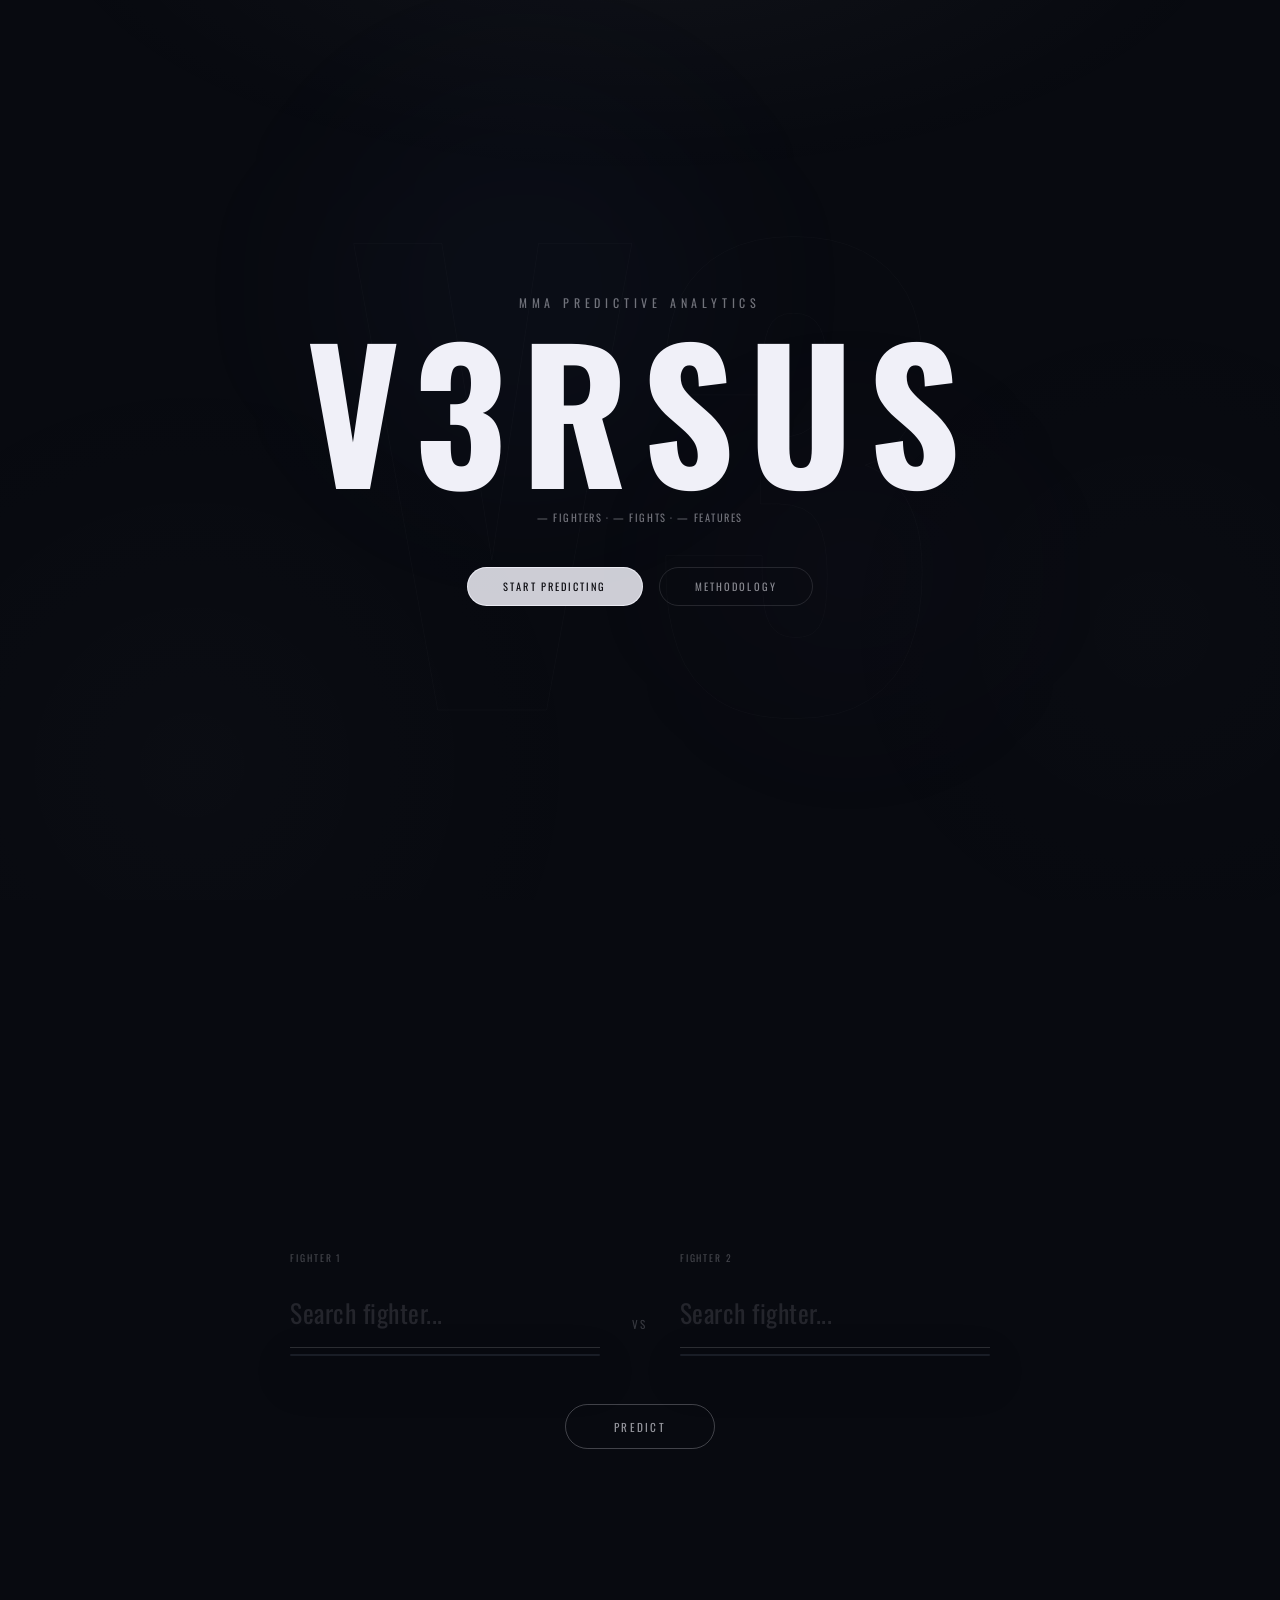
==== public/index.html @ 722e9b6e "readme" ====
<!DOCTYPE html>
<html lang="en">
<head>
    <meta charset="UTF-8">
    <meta name="viewport" content="width=device-width, initial-scale=1.0">
    <title>V3RSUS | MMA Analytics</title>
    <meta name="description" content="AI-powered MMA fight prediction engine using ensemble machine learning on 6,500+ UFC fights.">
    <meta property="og:title" content="V3RSUS | MMA Analytics">
    <meta property="og:description" content="AI-powered MMA fight prediction engine using ensemble machine learning on 6,500+ UFC fights.">
    <meta property="og:type" content="website">
    <meta name="twitter:card" content="summary">
    <meta name="twitter:title" content="V3RSUS | MMA Analytics">
    <meta name="twitter:description" content="AI-powered MMA fight prediction engine using ensemble machine learning on 6,500+ UFC fights.">
    <link rel="preconnect" href="https://fonts.googleapis.com">
    <link rel="preconnect" href="https://fonts.gstatic.com" crossorigin>
    <link rel="preload" href="https://fonts.googleapis.com/css2?family=Oswald:wght@400;700;900&family=Barlow:wght@400;500;600&display=swap" as="style" onload="this.onload=null;this.rel='stylesheet'">
    <noscript><link rel="stylesheet" href="https://fonts.googleapis.com/css2?family=Oswald:wght@400;700;900&family=Barlow:wght@400;500;600&display=swap"></noscript>
    <link rel="icon" type="image/svg+xml" href="icon.svg">
    <link rel="apple-touch-icon" href="icon.svg">
    <link rel="stylesheet" href="style.css">
    <script src="script.js" defer></script>
</head>
<body>

    <main class="page">

        <nav class="top-bar" id="top-bar">
            <a href="#hero" class="top-bar-left">
                <span class="top-bar-logo" aria-hidden="true">V3</span>
                <div class="top-bar-identity">
                    <span class="top-bar-brand">V3RSUS</span>
                    <span class="top-bar-byline">by Thomas Ou</span>
                </div>
            </a>
            <div class="top-bar-links">
                <a href="#hero">Home</a>
                <a href="methodology.html">Methodology</a>
                <a href="about.html">About</a>
            </div>
        </nav>

        <section class="hero" id="hero">
            <div class="ambient-orb" style="width:400px;height:400px;top:10%;left:15%;background:rgba(100,120,200,0.03)" aria-hidden="true"></div>
            <div class="ambient-orb" style="width:300px;height:300px;bottom:20%;right:10%;background:rgba(140,100,180,0.025);animation-delay:-4s" aria-hidden="true"></div>

            <div class="monogram-bg" aria-hidden="true">
                <span class="monogram">V3</span>
            </div>

            <div class="hero-content">
                <p class="hero-label stagger-1">MMA Predictive Analytics</p>
                <h1 class="hero-title stagger-2">V3RSUS</h1>
                <p class="hero-sub stagger-3">
                    <span id="fighter-count">&mdash;</span> fighters &middot;
                    <span id="fight-count">&mdash;</span> fights &middot;
                    <span id="feature-count">&mdash;</span> features
                </p>
                <div class="hero-ctas stagger-4">
                    <a href="#predict" class="pill-btn-filled">Start Predicting</a>
                    <a href="methodology.html" class="pill-btn">Methodology</a>
                </div>
            </div>
        </section>

        <section class="predict-page" id="predict">
            <div class="predict-inner">
                <div class="matchup-container reveal">
                    <div class="fighter-panel">
                        <label for="fighter1">Fighter 1</label>
                        <div class="input-wrapper">
                            <input type="text" id="fighter1" placeholder="Search fighter..." autocomplete="off" role="combobox" aria-expanded="false" aria-autocomplete="list" aria-controls="autocomplete1">
                            <ul class="autocomplete-list" id="autocomplete1" role="listbox" aria-label="Fighter 1 suggestions"></ul>
                        </div>
                    </div>

                    <div class="vs-badge"><span>VS</span></div>

                    <div class="fighter-panel">
                        <label for="fighter2">Fighter 2</label>
                        <div class="input-wrapper">
                            <input type="text" id="fighter2" placeholder="Search fighter..." autocomplete="off" role="combobox" aria-expanded="false" aria-autocomplete="list" aria-controls="autocomplete2">
                            <ul class="autocomplete-list" id="autocomplete2" role="listbox" aria-label="Fighter 2 suggestions"></ul>
                        </div>
                    </div>
                </div>

                <div class="action-bar reveal reveal-delay-1">
                    <button id="predict-btn" class="primary-btn">
                        <span class="btn-text">Predict</span>
                        <div class="loader hidden"></div>
                    </button>
                </div>
            </div>
        </section>

        <section id="result-section" class="result-section hidden" aria-live="polite" aria-label="Prediction results">

            <!-- 1. Win Probability -->
            <div class="card glass-panel prob-card" id="results">
                <div class="section-label">Win Probability</div>
                <div class="prob-header">
                    <span id="prob-f1-name" class="prob-name red-text">Fighter 1</span>
                    <span id="prob-f2-name" class="prob-name blue-text">Fighter 2</span>
                </div>
                <div class="prob-bar-container">
                    <div class="prob-bar">
                        <div id="prob-f1-fill" class="prob-fill red-fill"></div>
                        <div id="prob-f2-fill" class="prob-fill blue-fill"></div>
                    </div>
                </div>
                <div class="prob-header">
                    <span id="prob-f1-val" class="prob-pct red-text">50%</span>
                    <div class="winner-indicator">
                        <span class="winner-arrow" id="winner-arrow">&#9664;</span>
                        <span id="winner-name" class="winner-name-text">Winner</span>
                        <span class="winner-arrow" id="winner-arrow-r">&#9654;</span>
                    </div>
                    <span id="prob-f2-val" class="prob-pct blue-text">50%</span>
                </div>
            </div>

            <!-- 2. Key Factors -->
            <div class="card glass-panel factors-card">
                <div class="section-label">Prediction Analysis</div>
                <p class="section-desc">Top factors driving this prediction, ranked by model impact</p>
                <div id="key-factors" class="factors-list"></div>
            </div>

            <!-- 3. Edge Analysis -->
            <div class="card glass-panel edge-card">
                <div class="section-label">Edge Analysis</div>
                <div class="edge-header">
                    <span id="edge-f1-name" class="prob-name red-text">Fighter 1</span>
                    <span id="edge-f2-name" class="prob-name blue-text">Fighter 2</span>
                </div>
                <div id="category-edges" class="edge-list"></div>
            </div>

            <!-- 4. Fighter Profiles -->
            <div class="profiles-grid">
                <div class="card glass-panel profile-card red-tint">
                    <div class="profile-header">
                        <span id="profile-f1-name" class="profile-name">Fighter 1</span>
                        <span id="profile-f1-record" class="profile-record">0-0-0</span>
                    </div>
                    <div class="profile-meta">
                        <span id="profile-f1-stance" class="meta-tag"></span>
                        <span id="profile-f1-age" class="meta-tag"></span>
                    </div>
                    <div class="stat-grid" id="stats-f1"></div>
                </div>
                <div class="card glass-panel profile-card blue-tint">
                    <div class="profile-header">
                        <span id="profile-f2-name" class="profile-name">Fighter 2</span>
                        <span id="profile-f2-record" class="profile-record">0-0-0</span>
                    </div>
                    <div class="profile-meta">
                        <span id="profile-f2-stance" class="meta-tag"></span>
                        <span id="profile-f2-age" class="meta-tag"></span>
                    </div>
                    <div class="stat-grid" id="stats-f2"></div>
                </div>
            </div>

            <!-- 5. Head-to-Head -->
            <div class="card glass-panel comparison-card">
                <div class="section-label">Head-to-Head Comparison</div>
                <div id="comparison-rows" class="comparison-rows"></div>
            </div>

            <!-- 6. Win Methods -->
            <div class="card glass-panel method-card">
                <div class="section-label">Win Method Breakdown</div>
                <div class="method-grid">
                    <div class="method-col" id="method-f1"></div>
                    <div class="method-labels" id="method-labels"></div>
                    <div class="method-col" id="method-f2"></div>
                </div>
            </div>

            <!-- 7. Model Consensus -->
            <div class="card glass-panel models-card">
                <div class="section-label">Model Consensus</div>
                <div class="models-header">
                    <span id="models-f1-name" class="prob-name red-text">Fighter 1</span>
                    <span id="models-f2-name" class="prob-name blue-text">Fighter 2</span>
                </div>
                <div id="model-breakdown" class="models-list"></div>
            </div>

            <!-- 8. Historical Matchups (conditional) -->
            <div class="card glass-panel history-card hidden" id="history-card">
                <div class="section-label">Past Matchups</div>
                <div id="historical-matchups" class="history-list"></div>
            </div>
        </section>


    </main>


</body>
</html>
---- public/style.css ----
/* ============================================
   V3RSUS — MMA Predictive Analytics
   ============================================ */

:root {
    --bg-dark: #080a10;
    --bg-card: rgba(12, 16, 26, 0.65);
    --border-subtle: rgba(255, 255, 255, 0.06);
    --border-hover: rgba(255, 255, 255, 0.12);
    --glass-blur: blur(20px);

    --red-accent: #ef4444;
    --red-glow: rgba(239, 68, 68, 0.4);
    --red-bg: rgba(239, 68, 68, 0.08);
    --red-border: rgba(239, 68, 68, 0.18);

    --blue-accent: #3b82f6;
    --blue-glow: rgba(59, 130, 246, 0.4);
    --blue-bg: rgba(59, 130, 246, 0.08);
    --blue-border: rgba(59, 130, 246, 0.18);

    --text-primary: #f0f0f8;
    --text-muted: rgba(240, 240, 248, 0.45);
    --text-dim: rgba(240, 240, 248, 0.25);

    --shadow-card: 0 24px 80px rgba(0, 0, 0, 0.5), 0 0 60px rgba(59, 130, 246, 0.06);
    --radius: 16px;
    --radius-lg: 24px;
}

/* ---- Reset ---- */
*, *::before, *::after {
    box-sizing: border-box;
    margin: 0;
    padding: 0;
}

html {
    scroll-behavior: smooth;
}

/* ---- Body ---- */
body {
    background: var(--bg-dark);
    color: var(--text-primary);
    font-family: 'Barlow', sans-serif;
    min-height: 100vh;
    overflow-x: hidden;
    position: relative;
}

body::before {
    content: '';
    position: fixed;
    inset: 0;
    background:
        radial-gradient(ellipse 80% 50% at 50% -10%, rgba(240, 240, 248, 0.04) 0%, transparent 60%),
        radial-gradient(circle 600px at 15% 85%, rgba(240, 240, 248, 0.015) 0%, transparent 70%),
        radial-gradient(circle 500px at 90% 70%, rgba(240, 240, 248, 0.012) 0%, transparent 70%);
    z-index: 0;
    pointer-events: none;
}


/* ============================================
   BACK LINK
   ============================================ */
.back-link {
    position: fixed;
    top: 1.25rem;
    left: 1.5rem;
    z-index: 1000;
    font-family: 'Oswald', sans-serif;
    font-size: 0.7rem;
    font-weight: 600;
    letter-spacing: 0.08em;
    text-transform: uppercase;
    color: var(--text-muted);
    text-decoration: none;
    padding: 0.5rem 1rem;
    border-radius: 100px;
    background: rgba(8, 10, 16, 0.6);
    backdrop-filter: blur(20px);
    -webkit-backdrop-filter: blur(20px);
    border: 1px solid var(--border-subtle);
    transition: color 0.25s ease, border-color 0.25s ease;
}

.back-link:hover {
    color: var(--text-primary);
    border-color: var(--border-hover);
}

/* ============================================
   TOP BAR (scroll-reveal)
   ============================================ */
.top-bar {
    position: fixed;
    top: 0;
    left: 0;
    right: 0;
    z-index: 1000;
    display: flex;
    align-items: center;
    justify-content: space-between;
    padding: 0.75rem 1.5rem;
    background: rgba(8, 10, 16, 0.85);
    backdrop-filter: blur(20px);
    -webkit-backdrop-filter: blur(20px);
    border-bottom: 1px solid rgba(255, 255, 255, 0.06);
    opacity: 0;
    transform: translateY(-100%);
    transition: opacity 0.4s ease, transform 0.4s ease;
    pointer-events: none;
    will-change: transform, opacity;
}

.top-bar.visible {
    opacity: 1;
    transform: translateY(0);
    pointer-events: auto;
}

.top-bar-left {
    display: flex;
    align-items: center;
    gap: 0.6rem;
    text-decoration: none;
}

.top-bar-logo {
    display: flex;
    align-items: center;
    justify-content: center;
    width: 22px;
    height: 22px;
    border: 1px solid var(--text-primary);
    font-family: 'Oswald', sans-serif;
    font-weight: 700;
    font-size: 9px;
    letter-spacing: 0.08em;
    color: var(--text-primary);
    text-transform: uppercase;
    line-height: 1;
}

.top-bar-identity {
    display: flex;
    flex-direction: column;
    line-height: 1;
}

.top-bar-brand {
    font-family: 'Oswald', sans-serif;
    font-weight: 700;
    font-size: 0.85rem;
    letter-spacing: 0.25em;
    color: var(--text-primary);
    text-transform: uppercase;
}

.top-bar-byline {
    margin-top: 2px;
    font-family: 'Barlow', sans-serif;
    font-size: 0.5rem;
    font-weight: 500;
    letter-spacing: 0.05em;
    color: rgba(240, 240, 248, 0.25);
}

.top-bar-links {
    display: flex;
    gap: 1.5rem;
}

.top-bar-links a {
    font-family: 'Oswald', sans-serif;
    font-size: 0.65rem;
    font-weight: 400;
    letter-spacing: 0.15em;
    text-transform: uppercase;
    color: rgba(240, 240, 248, 0.4);
    text-decoration: none;
    transition: color 0.25s ease;
}

.top-bar-links a:hover {
    color: var(--text-primary);
}

/* ============================================
   HERO
   ============================================ */
.hero {
    display: flex;
    flex-direction: column;
    align-items: center;
    justify-content: center;
    text-align: center;
    min-height: 100svh;
    padding: 4rem 2rem;
    position: relative;
    z-index: 10;
    overflow: hidden;
}

/* ---- Entrance animations ---- */
@keyframes fadeUp {
    from { opacity: 0; transform: translateY(20px); }
    to   { opacity: 1; transform: translateY(0); }
}

@keyframes fadeIn {
    from { opacity: 0; }
    to   { opacity: 1; }
}

@keyframes monogramFloat {
    0%, 100% { transform: translateY(0) scale(1); }
    50% { transform: translateY(-12px) scale(1.005); }
}

/* Stagger classes */
.stagger-1 { animation: fadeUp 0.7s cubic-bezier(0.16, 1, 0.3, 1) 0.1s forwards; opacity: 0; }
.stagger-2 { animation: fadeUp 0.7s cubic-bezier(0.16, 1, 0.3, 1) 0.2s forwards; opacity: 0; }
.stagger-3 { animation: fadeUp 0.7s cubic-bezier(0.16, 1, 0.3, 1) 0.35s forwards; opacity: 0; }
.stagger-4 { animation: fadeUp 0.7s cubic-bezier(0.16, 1, 0.3, 1) 0.5s forwards; opacity: 0; }

/* Background monogram */
.monogram-bg {
    position: absolute;
    inset: 0;
    display: flex;
    align-items: center;
    justify-content: center;
    pointer-events: none;
    overflow: hidden;
}

.monogram {
    font-family: 'Oswald', sans-serif;
    font-size: clamp(300px, 45vw, 700px);
    font-weight: 900;
    line-height: 0.85;
    color: transparent;
    -webkit-text-stroke: 1px rgba(240, 240, 248, 0.025);
    user-select: none;
    animation: monogramFloat 8s ease-in-out infinite;
    will-change: transform;
}

/* Foreground content */
.hero-content {
    position: relative;
    z-index: 10;
}

.hero-label {
    font-family: 'Oswald', sans-serif;
    font-size: 0.75rem;
    font-weight: 400;
    letter-spacing: 0.4em;
    text-transform: uppercase;
    color: rgba(240, 240, 248, 0.45);
}

.hero-title {
    font-family: 'Oswald', sans-serif;
    font-size: clamp(6rem, 14vw, 14rem);
    font-weight: 700;
    letter-spacing: 0.08em;
    text-transform: uppercase;
    line-height: 1;
    color: var(--text-primary);
    margin-top: 0.5rem;
}

.hero-sub {
    font-family: 'Oswald', sans-serif;
    font-size: 0.65rem;
    font-weight: 400;
    letter-spacing: 0.15em;
    color: rgba(240, 240, 248, 0.45);
    text-transform: uppercase;
    font-variant-numeric: tabular-nums;
    max-width: 28rem;
    margin: 0.75rem auto 0;
    line-height: 1.6;
}

.hero-ctas {
    display: flex;
    align-items: center;
    justify-content: center;
    gap: 1rem;
    margin-top: 2.5rem;
}

/* Pill buttons */
.pill-btn {
    font-family: 'Oswald', sans-serif;
    font-size: 0.65rem;
    font-weight: 400;
    letter-spacing: 0.2em;
    text-transform: uppercase;
    text-decoration: none;
    padding: 0.7rem 2.2rem;
    border: 1px solid rgba(240, 240, 248, 0.12);
    border-radius: 100px;
    background: transparent;
    color: rgba(240, 240, 248, 0.55);
    transition: all 0.25s ease;
}

.pill-btn:hover {
    background: rgba(255, 255, 255, 0.04);
    border-color: rgba(240, 240, 248, 0.22);
    color: var(--text-primary);
}

.pill-btn:active {
    transform: scale(0.98);
}

.pill-btn-filled {
    font-family: 'Oswald', sans-serif;
    font-size: 0.65rem;
    font-weight: 400;
    letter-spacing: 0.2em;
    text-transform: uppercase;
    text-decoration: none;
    padding: 0.7rem 2.2rem;
    border: 1px solid rgba(240, 240, 248, 0.85);
    border-radius: 100px;
    background: rgba(240, 240, 248, 0.85);
    color: #0a0a0f;
    transition: all 0.25s ease;
}

.pill-btn-filled:hover {
    background: rgba(240, 240, 248, 0.95);
    box-shadow: 0 0 30px -4px rgba(240, 240, 248, 0.15);
    transform: translateY(-1px);
}

.pill-btn-filled:active {
    transform: translateY(0) scale(0.98);
}

/* Ambient orbs */
.ambient-orb {
    position: absolute;
    border-radius: 50%;
    filter: blur(80px);
    pointer-events: none;
    animation: monogramFloat 8s ease-in-out infinite;
    will-change: transform;
}

/* Legacy cta-btn kept for predict section */
.cta-btn {
    font-family: 'Oswald', sans-serif;
    font-size: 0.7rem;
    font-weight: 400;
    letter-spacing: 0.2em;
    text-transform: uppercase;
    text-decoration: none;
    padding: 0.75rem 2.5rem;
    border-radius: 100px;
    transition: color 0.3s ease, border-color 0.3s ease;
}


.cta-btn:focus-visible,
.pill-btn:focus-visible,
.pill-btn-filled:focus-visible,
.primary-btn:focus-visible {
    outline: 2px solid var(--text-primary);
    outline-offset: 2px;
}

/* ============================================
   PAGE & SECTIONS
   ============================================ */
.page {
    width: 100%;
    max-width: 900px;
    margin: 0 auto;
    position: relative;
    z-index: 10;
}

.section {
    padding: 2rem 1rem 4rem;
}

.reveal {
    opacity: 0;
    transform: translateY(24px);
    transition: opacity 0.7s cubic-bezier(0.16, 1, 0.3, 1), transform 0.7s cubic-bezier(0.16, 1, 0.3, 1);
}

.reveal.visible {
    opacity: 1;
    transform: translateY(0);
}

.reveal-delay-1 { transition-delay: 0.1s; }
.reveal-delay-2 { transition-delay: 0.2s; }
.reveal-delay-3 { transition-delay: 0.3s; }

/* ---- Glass Panel ---- */
.glass-panel {
    background: transparent;
    border: 1px solid rgba(255, 255, 255, 0.06);
    border-radius: var(--radius);
    padding: 2.5rem;
    transition: border-color 0.3s ease;
}

.glass-panel:hover {
    border-color: rgba(255, 255, 255, 0.1);
}

.section-label {
    font-family: 'Oswald', sans-serif;
    font-size: 0.6rem;
    font-weight: 400;
    text-transform: uppercase;
    letter-spacing: 0.25em;
    color: rgba(240, 240, 248, 0.25);
    margin-bottom: 1.8rem;
    text-align: center;
}

.section-desc {
    font-size: 0.65rem;
    color: rgba(240, 240, 248, 0.2);
    text-align: center;
    margin-top: -1.2rem;
    margin-bottom: 1.5rem;
}

/* ============================================
   PREDICTIVE ENGINE
   ============================================ */
.predict-page {
    display: flex;
    align-items: center;
    justify-content: center;
    min-height: 100svh;
    padding: 4rem 1rem;
    position: relative;
    z-index: 10;
}

.predict-inner {
    width: 100%;
    max-width: 700px;
    margin: 0 auto;
    position: relative;
    z-index: 1;
}

.matchup-container {
    display: grid;
    grid-template-columns: 1fr auto 1fr;
    gap: 2rem;
    align-items: end;
    position: relative;
    z-index: 2;
}

.fighter-panel {
    display: flex;
    flex-direction: column;
    gap: 0.75rem;
}

.fighter-panel label {
    font-family: 'Oswald', sans-serif;
    font-weight: 400;
    text-transform: uppercase;
    font-size: 0.6rem;
    letter-spacing: 0.2em;
    color: rgba(240, 240, 248, 0.25);
}

/* ---- Inputs ---- */
.input-wrapper {
    position: relative;
    z-index: 1;
    width: 100%;
}

input[type="text"] {
    width: 100%;
    background: transparent;
    border: none;
    border-bottom: 1px solid rgba(255, 255, 255, 0.15);
    padding: 1rem 0;
    color: var(--text-primary);
    font-family: 'Oswald', sans-serif;
    font-size: 1.6rem;
    font-weight: 500;
    letter-spacing: 0.02em;
    outline: none;
    border-radius: 0;
    transition: border-color 0.3s ease;
}

input[type="text"]::placeholder {
    color: rgba(240, 240, 248, 0.12);
    font-weight: 400;
}

input[type="text"]:focus {
    border-color: rgba(240, 240, 248, 0.4);
}

/* ---- Autocomplete ---- */
.autocomplete-list {
    position: absolute;
    top: calc(100% + 6px);
    left: 0;
    width: 100%;
    background: rgba(12, 16, 26, 0.95);
    border: 1px solid var(--border-subtle);
    border-radius: 10px;
    max-height: 200px;
    overflow-y: auto;
    z-index: 200;
    list-style: none;
    box-shadow: 0 16px 40px rgba(0, 0, 0, 0.5);
    backdrop-filter: blur(16px);
    -webkit-backdrop-filter: blur(16px);
}

.autocomplete-list li {
    padding: 0.75rem 1rem;
    cursor: pointer;
    font-size: 0.88rem;
    color: var(--text-muted);
    transition: background 0.15s ease, color 0.15s ease;
    border-bottom: 1px solid rgba(255, 255, 255, 0.03);
}

.autocomplete-list li:last-child { border-bottom: none; }

.autocomplete-list li:hover,
.autocomplete-list li.active {
    background: rgba(255, 255, 255, 0.06);
    color: var(--text-primary);
}

.autocomplete-list li strong {
    color: var(--text-primary);
    font-weight: 600;
}

/* ---- VS Badge ---- */
.vs-badge {
    display: flex;
    align-items: flex-end;
    justify-content: center;
    padding-bottom: 1rem;
}

.vs-badge span {
    font-family: 'Oswald', sans-serif;
    font-weight: 400;
    font-size: 0.7rem;
    letter-spacing: 0.2em;
    color: rgba(240, 240, 248, 0.2);
}

/* ---- Action Bar & Button ---- */
.action-bar {
    margin-top: 3.5rem;
    display: flex;
    justify-content: center;
    position: relative;
    z-index: 1;
}

.primary-btn {
    background: transparent;
    color: rgba(240, 240, 248, 0.6);
    font-family: 'Oswald', sans-serif;
    font-weight: 400;
    font-size: 0.7rem;
    letter-spacing: 0.2em;
    text-transform: uppercase;
    padding: 0.85rem 3rem;
    border: 1px solid rgba(240, 240, 248, 0.25);
    border-radius: 100px;
    cursor: pointer;
    transition: color 0.3s ease, border-color 0.3s ease;
    position: relative;
    overflow: hidden;
}

.primary-btn:hover {
    color: var(--text-primary);
    border-color: rgba(240, 240, 248, 0.6);
}

.primary-btn:disabled {
    opacity: 0.4;
    cursor: default;
}

/* ---- Loader ---- */
.loader {
    width: 16px;
    height: 16px;
    border: 1.5px solid rgba(240, 240, 248, 0.15);
    border-top: 1.5px solid rgba(240, 240, 248, 0.6);
    border-radius: 50%;
    animation: spin 0.8s linear infinite;
    display: inline-block;
    vertical-align: middle;
}

.hidden { display: none !important; }

@keyframes spin {
    0% { transform: rotate(0deg); }
    100% { transform: rotate(360deg); }
}

/* ============================================
   RESULT SECTION
   ============================================ */
.result-section {
    display: flex;
    flex-direction: column;
    gap: 1.25rem;
    padding: 0 1rem 4rem;
}

.result-section > * {
    animation: fadeInUp 0.5s cubic-bezier(0, 0, 0.2, 1) both;
}
.result-section > *:nth-child(1)  { animation-delay: 0.05s; }
.result-section > *:nth-child(2)  { animation-delay: 0.10s; }
.result-section > *:nth-child(3)  { animation-delay: 0.15s; }
.result-section > *:nth-child(4)  { animation-delay: 0.20s; }
.result-section > *:nth-child(5)  { animation-delay: 0.25s; }
.result-section > *:nth-child(6)  { animation-delay: 0.30s; }
.result-section > *:nth-child(7)  { animation-delay: 0.35s; }
.result-section > *:nth-child(8)  { animation-delay: 0.40s; }
.result-section > *:nth-child(9)  { animation-delay: 0.45s; }
.result-section > *:nth-child(10) { animation-delay: 0.50s; }

@keyframes fadeInUp {
    from { opacity: 0; transform: translateY(30px); }
    to   { opacity: 1; transform: translateY(0); }
}

/* Color utilities */
.red-text  { color: rgba(240, 240, 248, 0.7); }
.blue-text { color: rgba(240, 240, 248, 0.4); }

/* ---- Probability Card ---- */
.prob-card { text-align: center; }

.prob-header {
    display: flex;
    justify-content: space-between;
    align-items: center;
    margin-bottom: 0.5rem;
}

.prob-header:last-of-type {
    margin-bottom: 0;
    margin-top: 0.6rem;
}

.prob-name {
    font-family: 'Oswald', sans-serif;
    font-weight: 400;
    font-size: 0.75rem;
    letter-spacing: 0.12em;
    text-transform: uppercase;
}

.prob-pct {
    font-family: 'Oswald', sans-serif;
    font-weight: 500;
    font-size: 1.3rem;
    font-variant-numeric: tabular-nums;
    letter-spacing: 0.02em;
}

.prob-bar {
    display: flex;
    height: 3px;
    border-radius: 3px;
    overflow: hidden;
    background: rgba(255, 255, 255, 0.04);
    gap: 2px;
}

.prob-fill {
    height: 100%;
    transition: width 1s cubic-bezier(0.16, 1, 0.3, 1);
    border-radius: 3px;
}

.red-fill {
    background: rgba(240, 240, 248, 0.6);
}

.blue-fill {
    background: rgba(240, 240, 248, 0.2);
}

.winner-indicator {
    display: flex;
    align-items: center;
    gap: 0.4rem;
}

.winner-name-text {
    font-family: 'Oswald', sans-serif;
    font-weight: 500;
    font-size: 0.65rem;
    letter-spacing: 0.2em;
    text-transform: uppercase;
    color: rgba(240, 240, 248, 0.5);
    white-space: nowrap;
}

.winner-arrow {
    font-size: 0.55rem;
    color: var(--text-dim);
    display: none;
}

.winner-arrow.active {
    display: inline;
    color: var(--text-muted);
}

/* ============================================
   KEY FACTORS (NEW)
   ============================================ */
.factors-list {
    display: flex;
    flex-direction: column;
    gap: 1rem;
}

.factor-row {
    padding: 0.9rem 0;
    border-bottom: 1px solid rgba(255, 255, 255, 0.04);
}

.factor-top {
    display: flex;
    justify-content: space-between;
    align-items: center;
    margin-bottom: 0.5rem;
}

.factor-name {
    font-family: 'Oswald', sans-serif;
    font-size: 0.7rem;
    font-weight: 400;
    text-transform: uppercase;
    letter-spacing: 0.1em;
    color: rgba(240, 240, 248, 0.5);
}

.factor-cat {
    font-family: 'Oswald', sans-serif;
    font-size: 0.5rem;
    font-weight: 400;
    text-transform: uppercase;
    letter-spacing: 0.1em;
    padding: 0.12rem 0.45rem;
    border-radius: 100px;
    border: 1px solid rgba(255, 255, 255, 0.08);
    background: transparent;
    color: rgba(240, 240, 248, 0.25);
}

.factor-bottom {
    display: flex;
    align-items: center;
    gap: 0.6rem;
}

.factor-val {
    font-family: 'Barlow', sans-serif;
    font-size: 0.82rem;
    font-weight: 600;
    font-variant-numeric: tabular-nums;
    color: var(--text-muted);
    min-width: 2.5rem;
    text-align: center;
}

.factor-bar-wrap {
    flex: 1;
    height: 2px;
    border-radius: 2px;
    background: rgba(255, 255, 255, 0.04);
    overflow: hidden;
}

.factor-bar {
    height: 100%;
    border-radius: 2px;
    transition: width 0.8s cubic-bezier(0.16, 1, 0.3, 1);
    background: rgba(240, 240, 248, 0.3);
}

.factor-adv {
    font-family: 'Oswald', sans-serif;
    font-size: 0.55rem;
    font-weight: 400;
    letter-spacing: 0.1em;
    text-transform: uppercase;
    margin-top: 0.35rem;
    text-align: right;
    color: rgba(240, 240, 248, 0.25);
}

/* ============================================
   EDGE ANALYSIS (NEW)
   ============================================ */
.edge-header {
    display: flex;
    justify-content: space-between;
    margin-bottom: 1.2rem;
}

.edge-list {
    display: flex;
    flex-direction: column;
    gap: 1rem;
}

.edge-row {
    display: grid;
    grid-template-columns: 100px 1fr 40px;
    gap: 0.75rem;
    align-items: center;
}

.edge-label {
    display: flex;
    align-items: center;
    gap: 0.4rem;
}

.edge-dot {
    width: 6px;
    height: 6px;
    border-radius: 50%;
    flex-shrink: 0;
    opacity: 0.4;
}

.edge-name {
    font-family: 'Oswald', sans-serif;
    font-size: 0.65rem;
    font-weight: 400;
    text-transform: uppercase;
    letter-spacing: 0.12em;
    color: rgba(240, 240, 248, 0.35);
}

.edge-bar-container {
    position: relative;
    height: 3px;
}

.edge-bar-track {
    display: flex;
    height: 100%;
    border-radius: 3px;
    overflow: hidden;
    gap: 1px;
}

.edge-fill-left {
    height: 100%;
    border-radius: 3px 0 0 3px;
    background: rgba(240, 240, 248, 0.5);
    transition: width 0.8s cubic-bezier(0.16, 1, 0.3, 1);
}

.edge-fill-right {
    height: 100%;
    border-radius: 0 3px 3px 0;
    background: rgba(240, 240, 248, 0.15);
    transition: width 0.8s cubic-bezier(0.16, 1, 0.3, 1);
}

.edge-midline {
    position: absolute;
    left: 50%;
    top: -2px;
    bottom: -2px;
    width: 1px;
    background: rgba(255, 255, 255, 0.1);
    pointer-events: none;
}

.edge-score {
    font-family: 'Oswald', sans-serif;
    font-size: 0.75rem;
    font-weight: 400;
    font-variant-numeric: tabular-nums;
    text-align: right;
    color: rgba(240, 240, 248, 0.3);
}

/* ============================================
   FIGHTER PROFILES
   ============================================ */
.profiles-grid {
    display: grid;
    grid-template-columns: 1fr 1fr;
    gap: 1.25rem;
}

.profile-card { padding: 1.5rem; }
.red-tint { border-color: rgba(255, 255, 255, 0.08); }
.blue-tint { border-color: rgba(255, 255, 255, 0.05); }

.profile-header {
    display: flex;
    justify-content: space-between;
    align-items: baseline;
    margin-bottom: 0.5rem;
}

.profile-name {
    font-family: 'Oswald', sans-serif;
    font-weight: 800;
    font-size: 1rem;
    color: var(--text-primary);
}

.profile-record {
    font-family: 'Barlow', sans-serif;
    font-weight: 600;
    font-size: 0.85rem;
    font-variant-numeric: tabular-nums;
    color: var(--text-muted);
}

.profile-meta {
    display: flex;
    gap: 0.4rem;
    margin-bottom: 1rem;
    flex-wrap: wrap;
}

.meta-tag {
    font-family: 'Oswald', sans-serif;
    font-size: 0.6rem;
    font-weight: 600;
    text-transform: uppercase;
    letter-spacing: 0.08em;
    padding: 0.18rem 0.5rem;
    border-radius: 100px;
    background: rgba(255, 255, 255, 0.04);
    border: 1px solid var(--border-subtle);
    color: var(--text-dim);
}

.stat-grid {
    display: grid;
    grid-template-columns: 1fr 1fr;
    gap: 0.6rem;
}

.stat-item {
    display: flex;
    flex-direction: column;
    gap: 0.15rem;
}

.stat-label {
    font-family: 'Oswald', sans-serif;
    font-size: 0.58rem;
    font-weight: 600;
    text-transform: uppercase;
    letter-spacing: 0.08em;
    color: var(--text-dim);
}

.stat-value {
    font-family: 'Barlow', sans-serif;
    font-size: 0.92rem;
    font-weight: 600;
    font-variant-numeric: tabular-nums;
    color: var(--text-primary);
}

/* ============================================
   HEAD-TO-HEAD COMPARISON
   ============================================ */
.comparison-card { padding-bottom: 2rem; }

.comparison-rows {
    display: flex;
    flex-direction: column;
    gap: 1rem;
}

.cmp-row {
    display: grid;
    grid-template-columns: 1fr auto 1fr;
    gap: 0.75rem;
    align-items: center;
}

.cmp-val {
    font-family: 'Barlow', sans-serif;
    font-weight: 600;
    font-size: 0.88rem;
    font-variant-numeric: tabular-nums;
    color: var(--text-primary);
}

.cmp-val.left { text-align: right; }
.cmp-val.right { text-align: left; }
.cmp-val.advantage { color: #fff; }

.cmp-center {
    text-align: center;
    min-width: 100px;
}

.cmp-label {
    font-family: 'Oswald', sans-serif;
    font-size: 0.6rem;
    font-weight: 700;
    text-transform: uppercase;
    letter-spacing: 0.1em;
    color: var(--text-dim);
}

.cmp-bar-wrap {
    display: flex;
    height: 3px;
    border-radius: 3px;
    overflow: hidden;
    gap: 2px;
    margin-top: 0.25rem;
}

.cmp-bar-left, .cmp-bar-right {
    height: 100%;
    border-radius: 3px;
    opacity: 0.5;
    transition: width 0.8s ease, opacity 0.3s ease;
}

.cmp-bar-left { background: rgba(240, 240, 248, 0.5); }
.cmp-bar-right { background: rgba(240, 240, 248, 0.2); }
.cmp-bar-left.lead { opacity: 1; }
.cmp-bar-right.lead { opacity: 1; }

/* ============================================
   WIN METHOD BREAKDOWN
   ============================================ */
.method-card { text-align: center; }

.method-grid {
    display: grid;
    grid-template-columns: 1fr auto 1fr;
    gap: 1.5rem;
    align-items: start;
}

.method-col {
    display: flex;
    flex-direction: column;
    gap: 0.6rem;
}

.method-labels {
    display: flex;
    flex-direction: column;
    gap: 0.6rem;
}

.method-row-label {
    font-family: 'Oswald', sans-serif;
    font-size: 0.6rem;
    font-weight: 700;
    text-transform: uppercase;
    letter-spacing: 0.1em;
    color: var(--text-dim);
    height: 28px;
    display: flex;
    align-items: center;
    justify-content: center;
}

.method-bar-wrap {
    height: 28px;
    display: flex;
    align-items: center;
}

.method-bar-wrap.left { justify-content: flex-end; }
.method-bar-wrap.right { justify-content: flex-start; }

.method-bar {
    height: 16px;
    border-radius: 4px;
    min-width: 2px;
    transition: width 0.8s cubic-bezier(0.16, 1, 0.3, 1);
    position: relative;
    display: flex;
    align-items: center;
}

.method-bar.red-bar {
    background: rgba(240, 240, 248, 0.35);
    justify-content: flex-start;
    padding-left: 0.4rem;
}

.method-bar.blue-bar {
    background: rgba(240, 240, 248, 0.15);
    justify-content: flex-end;
    padding-right: 0.4rem;
}

.method-count {
    font-family: 'Barlow', sans-serif;
    font-size: 0.6rem;
    font-weight: 500;
    color: rgba(240, 240, 248, 0.7);
    font-variant-numeric: tabular-nums;
}

/* ============================================
   MODEL CONSENSUS (NEW)
   ============================================ */
.models-header {
    display: flex;
    justify-content: space-between;
    margin-bottom: 1rem;
}

.models-list {
    display: flex;
    flex-direction: column;
    gap: 0.75rem;
}

.model-row {
    display: grid;
    grid-template-columns: 1fr;
    gap: 0.4rem;
    padding: 0.7rem 0;
    border-bottom: 1px solid rgba(255, 255, 255, 0.04);
}

.model-ensemble {
    border-bottom-color: rgba(255, 255, 255, 0.08);
}

.model-info {
    display: flex;
    justify-content: space-between;
    align-items: center;
}

.model-name {
    font-family: 'Oswald', sans-serif;
    font-size: 0.65rem;
    font-weight: 400;
    text-transform: uppercase;
    letter-spacing: 0.1em;
    color: rgba(240, 240, 248, 0.4);
}

.model-ensemble .model-name {
    color: rgba(240, 240, 248, 0.7);
}

.model-acc {
    font-family: 'Barlow', sans-serif;
    font-size: 0.6rem;
    font-weight: 400;
    color: rgba(240, 240, 248, 0.2);
}

.model-bar-wrap {
    height: 2px;
    border-radius: 2px;
    overflow: hidden;
    background: rgba(255, 255, 255, 0.03);
}

.model-bar {
    display: flex;
    height: 100%;
    gap: 1px;
}

.model-fill {
    height: 100%;
    transition: width 0.8s cubic-bezier(0.16, 1, 0.3, 1);
}

.model-fill:first-child { border-radius: 2px 0 0 2px; }
.model-fill:last-child { border-radius: 0 2px 2px 0; }

.model-probs {
    display: flex;
    justify-content: space-between;
}

.model-prob {
    font-family: 'Barlow', sans-serif;
    font-size: 0.72rem;
    font-weight: 600;
    font-variant-numeric: tabular-nums;
}

/* ============================================
   HISTORICAL MATCHUPS (NEW)
   ============================================ */
.history-list {
    display: flex;
    flex-direction: column;
    gap: 0.75rem;
}

.history-row {
    display: flex;
    justify-content: space-between;
    align-items: center;
    padding: 0.7rem 0;
    border-bottom: 1px solid rgba(255, 255, 255, 0.04);
}

.history-date {
    font-family: 'Barlow', sans-serif;
    font-size: 0.75rem;
    font-weight: 600;
    color: var(--text-dim);
    font-variant-numeric: tabular-nums;
}

.history-result {
    display: flex;
    align-items: center;
    gap: 0.6rem;
    text-align: right;
}

.history-winner {
    font-family: 'Oswald', sans-serif;
    font-size: 0.72rem;
    font-weight: 700;
    text-transform: uppercase;
    letter-spacing: 0.04em;
}

.history-method {
    font-family: 'Barlow', sans-serif;
    font-size: 0.7rem;
    font-weight: 500;
    color: var(--text-dim);
}



/* ============================================
   SCROLLBAR & SELECTION
   ============================================ */
::-webkit-scrollbar { width: 5px; }
::-webkit-scrollbar-track { background: rgba(255, 255, 255, 0.02); }
::-webkit-scrollbar-thumb { background: rgba(255, 255, 255, 0.1); border-radius: 3px; }
::-webkit-scrollbar-thumb:hover { background: rgba(255, 255, 255, 0.18); }
::selection { background: rgba(59, 130, 246, 0.3); color: #fff; }

/* ============================================
   ABOUT PAGE
   ============================================ */
.about-page {
    display: flex;
    flex-direction: column;
    align-items: center;
    justify-content: center;
    min-height: 100svh;
    padding: 6rem 2rem 4rem;
    position: relative;
    z-index: 10;
}

.about-content {
    max-width: 440px;
    width: 100%;
    text-align: center;
    display: flex;
    flex-direction: column;
    align-items: center;
}

.about-name {
    font-family: 'Oswald', sans-serif;
    font-size: clamp(2.5rem, 6vw, 4rem);
    font-weight: 700;
    letter-spacing: 0.08em;
    text-transform: uppercase;
    color: var(--text-primary);
    line-height: 1;
    margin-bottom: 0.6rem;
    animation: fadeUp 0.7s cubic-bezier(0.16, 1, 0.3, 1) 0.1s forwards;
    opacity: 0;
}

.about-role {
    font-family: 'Oswald', sans-serif;
    font-size: 0.7rem;
    font-weight: 400;
    letter-spacing: 0.35em;
    text-transform: uppercase;
    color: rgba(240, 240, 248, 0.3);
    margin-bottom: 2rem;
    animation: fadeUp 0.7s cubic-bezier(0.16, 1, 0.3, 1) 0.2s forwards;
    opacity: 0;
}

.about-divider {
    width: 32px;
    height: 1px;
    background: rgba(240, 240, 248, 0.1);
    margin-bottom: 2rem;
    animation: fadeUp 0.7s cubic-bezier(0.16, 1, 0.3, 1) 0.25s forwards;
    opacity: 0;
}

.about-bio {
    font-family: 'Barlow', sans-serif;
    font-size: 0.88rem;
    font-weight: 400;
    line-height: 1.8;
    color: rgba(240, 240, 248, 0.45);
    margin-bottom: 2.5rem;
    animation: fadeUp 0.7s cubic-bezier(0.16, 1, 0.3, 1) 0.35s forwards;
    opacity: 0;
}

.about-links {
    display: flex;
    align-items: center;
    justify-content: center;
    gap: 0.75rem;
    animation: fadeUp 0.7s cubic-bezier(0.16, 1, 0.3, 1) 0.5s forwards;
    opacity: 0;
}

.about-links a {
    display: flex;
    align-items: center;
    gap: 0.5rem;
    font-family: 'Oswald', sans-serif;
    font-size: 0.6rem;
    font-weight: 400;
    letter-spacing: 0.18em;
    text-transform: uppercase;
    text-decoration: none;
    color: rgba(240, 240, 248, 0.4);
    padding: 0.6rem 1.8rem;
    border: 1px solid rgba(240, 240, 248, 0.1);
    border-radius: 100px;
    transition: all 0.25s ease;
}

.about-links a:hover {
    color: var(--text-primary);
    border-color: rgba(240, 240, 248, 0.3);
    box-shadow: 0 0 20px -4px rgba(240, 240, 248, 0.06);
}

.about-links svg {
    flex-shrink: 0;
}


/* ============================================
   RESPONSIVE
   ============================================ */
@media (max-width: 768px) {
    .hero {
        padding: 3rem 1.5rem;
        min-height: 100svh;
    }

    .monogram {
        font-size: clamp(200px, 55vw, 400px);
    }

    .hero-title {
        font-size: clamp(4rem, 18vw, 8rem);
    }


    .glass-panel { padding: 1.5rem; }

    .predict-page { min-height: 100svh; padding: 3rem 1rem; }

    .hero-ctas {
        flex-direction: column;
        align-items: center;
        gap: 0.75rem;
    }

    .matchup-container {
        grid-template-columns: 1fr;
        gap: 0.25rem;
    }

    .vs-badge { padding-bottom: 0; }

    input[type="text"] { font-size: 1.2rem; }

    .action-bar { margin-top: 2.5rem; }
    .profiles-grid { grid-template-columns: 1fr; }
    .method-grid { gap: 0.75rem; }
    .cmp-center { min-width: 70px; }
    .prob-pct { font-size: 1rem; }
    .winner-name-text { font-size: 0.6rem; }
    .result-section { padding: 0 1rem 3rem; }

    .edge-row {
        grid-template-columns: 80px 1fr 32px;
        gap: 0.5rem;
    }

    .history-row {
        flex-direction: column;
        gap: 0.3rem;
        text-align: center;
    }

    .history-result {
        flex-direction: column;
        gap: 0.2rem;
        text-align: center;
    }

    .methodology-section { padding: 2.5rem 1rem 3rem; }
    .method-container { max-width: 100%; }
    .toc-list { columns: 1; }
    .method-table { font-size: 0.72rem; }
    .method-table th, .method-table td { padding: 0.4rem 0.5rem; }
    .method-toc { padding: 1rem 1.2rem; }

    .about-page { padding: 5rem 1.5rem 2rem; }
}
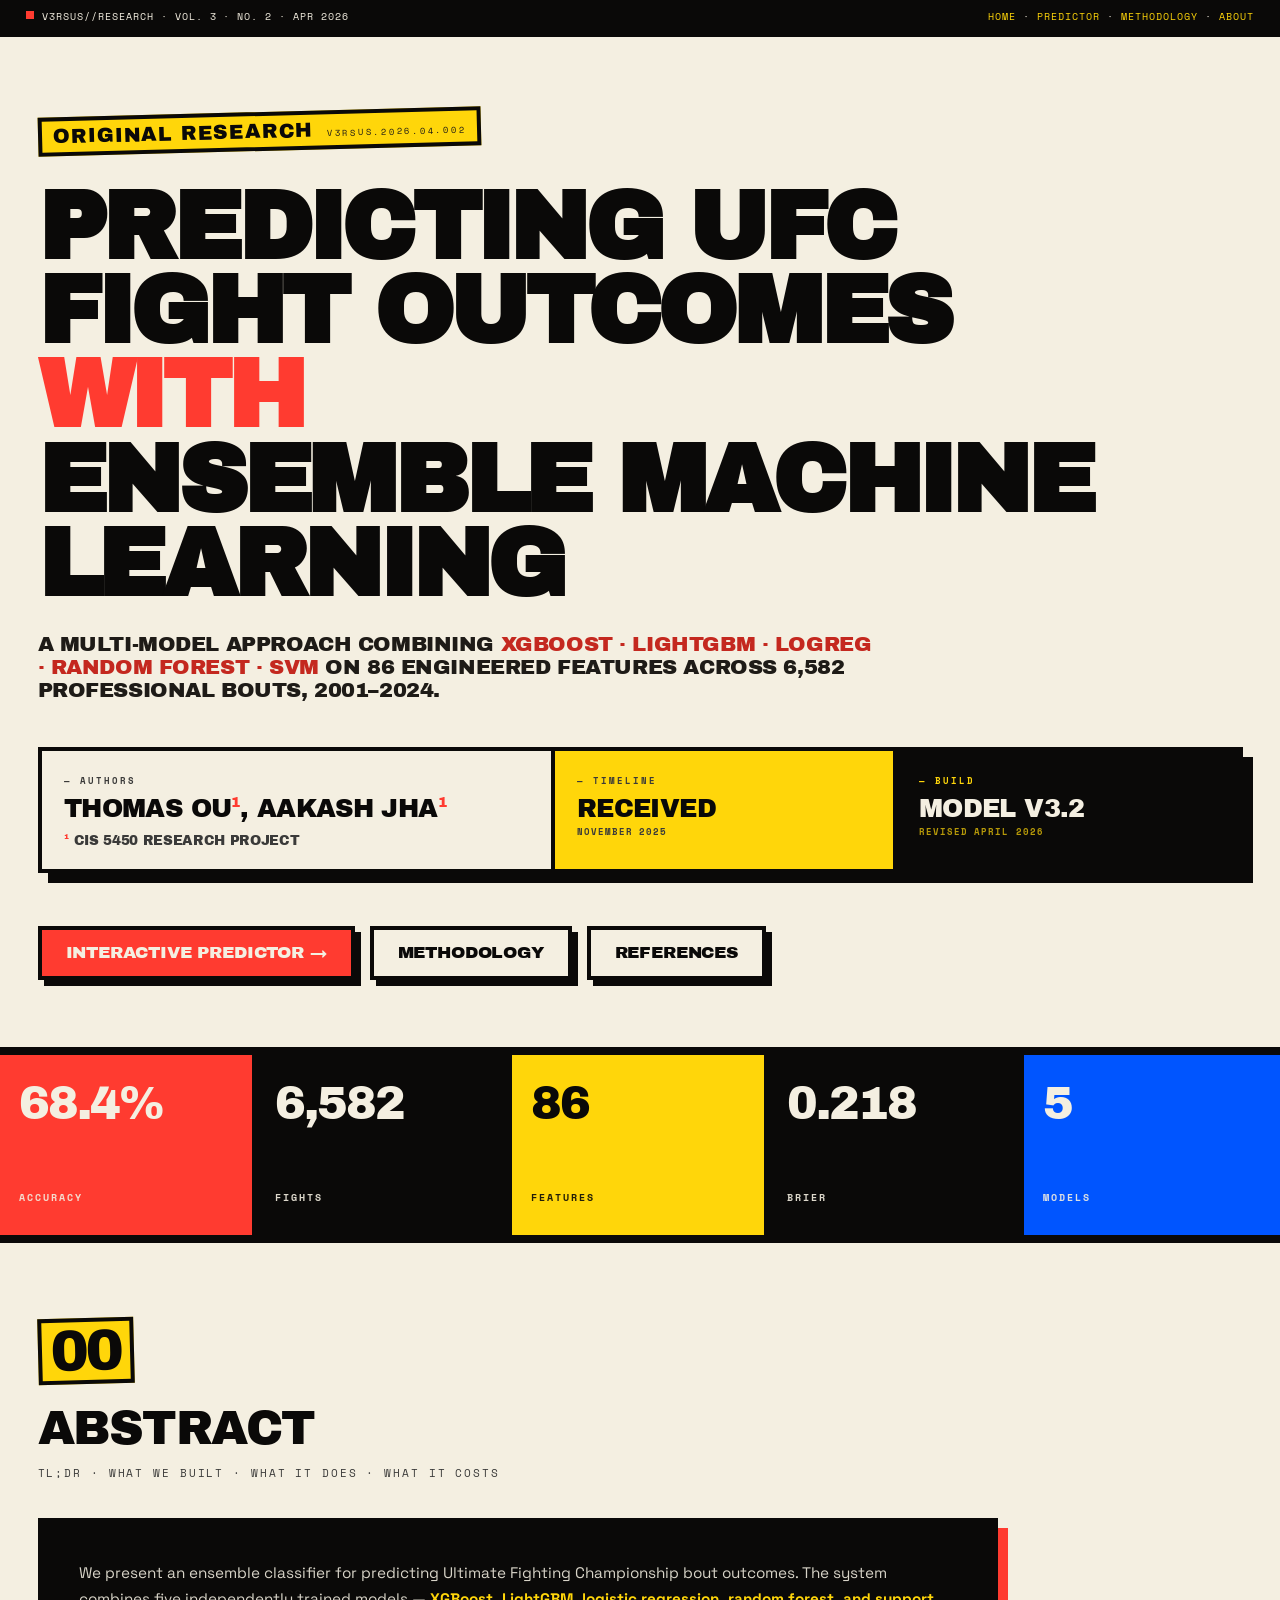
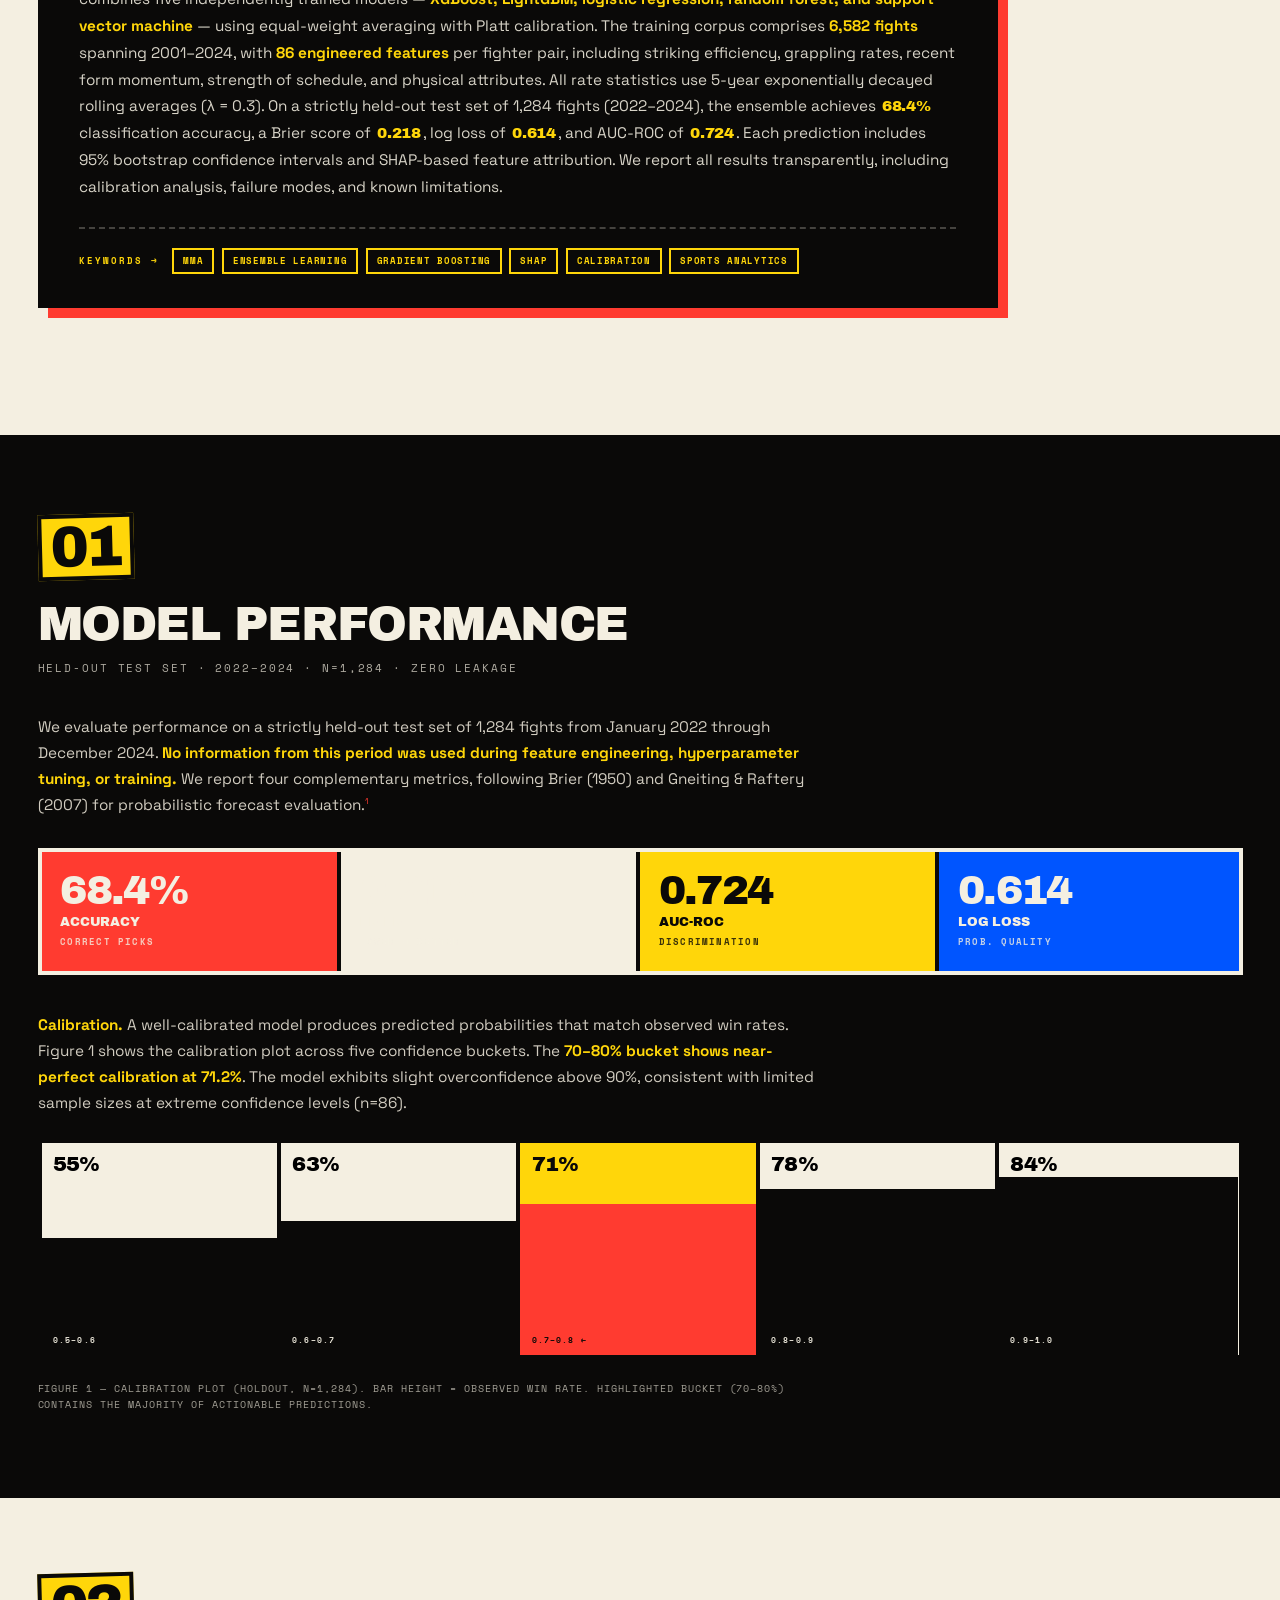
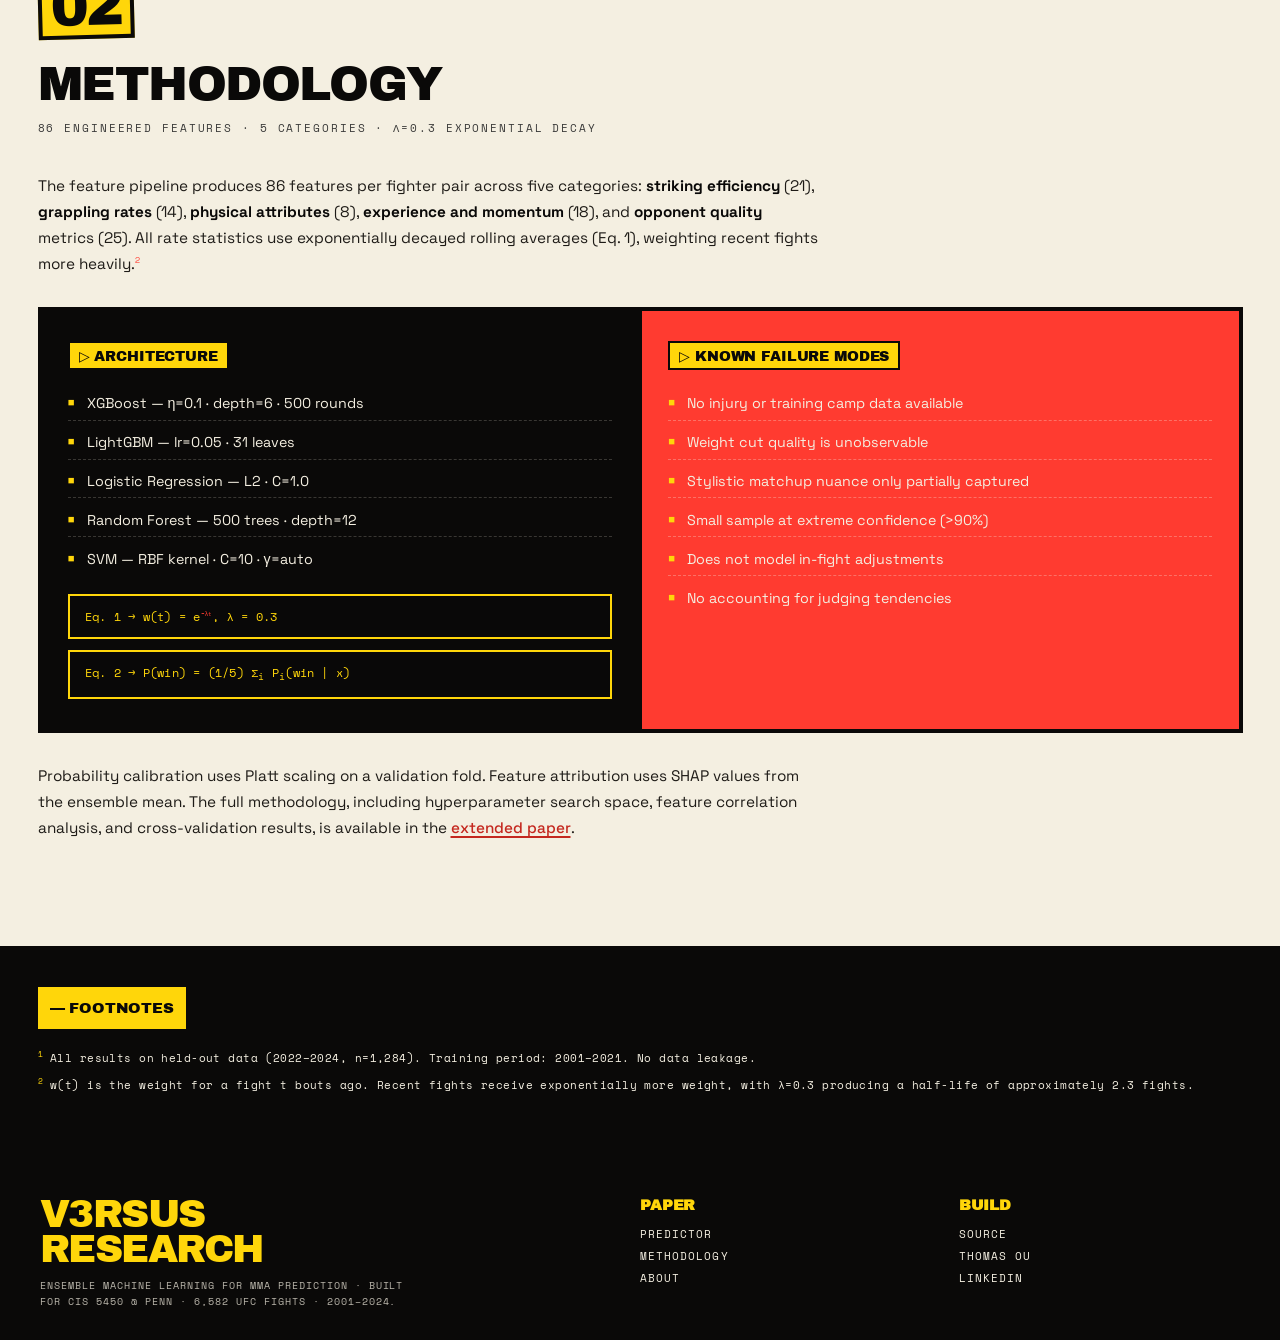
==== commit 7c1079bc: "theme redesign" ====
--- a/public/index.html
+++ b/public/index.html
@@ -3,201 +3,211 @@
 <head>
     <meta charset="UTF-8">
     <meta name="viewport" content="width=device-width, initial-scale=1.0">
-    <title>V3RSUS | MMA Analytics</title>
-    <meta name="description" content="AI-powered MMA fight prediction engine using ensemble machine learning on 6,500+ UFC fights.">
-    <meta property="og:title" content="V3RSUS | MMA Analytics">
-    <meta property="og:description" content="AI-powered MMA fight prediction engine using ensemble machine learning on 6,500+ UFC fights.">
+    <title>V3RSUS // MMA Predictive Analytics</title>
+    <meta name="description" content="Ensemble machine learning engine predicting UFC fight outcomes on 6,582 fights across 86 engineered features.">
+    <link rel="canonical" href="https://v3rsus.vercel.app/">
+    <meta property="og:title" content="V3RSUS // MMA Analytics">
+    <meta property="og:description" content="Ensemble machine learning engine predicting UFC fight outcomes on 6,582 fights across 86 engineered features.">
     <meta property="og:type" content="website">
-    <meta name="twitter:card" content="summary">
-    <meta name="twitter:title" content="V3RSUS | MMA Analytics">
-    <meta name="twitter:description" content="AI-powered MMA fight prediction engine using ensemble machine learning on 6,500+ UFC fights.">
+    <meta property="og:url" content="https://v3rsus.vercel.app/">
+    <meta property="og:site_name" content="V3RSUS">
     <link rel="preconnect" href="https://fonts.googleapis.com">
     <link rel="preconnect" href="https://fonts.gstatic.com" crossorigin>
-    <link rel="preload" href="https://fonts.googleapis.com/css2?family=Oswald:wght@400;700;900&family=Barlow:wght@400;500;600&display=swap" as="style" onload="this.onload=null;this.rel='stylesheet'">
-    <noscript><link rel="stylesheet" href="https://fonts.googleapis.com/css2?family=Oswald:wght@400;700;900&family=Barlow:wght@400;500;600&display=swap"></noscript>
+    <link href="https://fonts.googleapis.com/css2?family=Archivo+Black&family=Space+Grotesk:wght@400;500;600;700&family=Space+Mono:wght@400;700&display=swap" rel="stylesheet">
     <link rel="icon" type="image/svg+xml" href="icon.svg">
-    <link rel="apple-touch-icon" href="icon.svg">
-    <link rel="stylesheet" href="style.css">
-    <script src="script.js" defer></script>
+    <link rel="stylesheet" href="home.css">
 </head>
 <body>
 
-    <main class="page">
-
-        <nav class="top-bar" id="top-bar">
-            <a href="#hero" class="top-bar-left">
-                <span class="top-bar-logo" aria-hidden="true">V3</span>
-                <div class="top-bar-identity">
-                    <span class="top-bar-brand">V3RSUS</span>
-                    <span class="top-bar-byline">by Thomas Ou</span>
-                </div>
-            </a>
-            <div class="top-bar-links">
-                <a href="#hero">Home</a>
-                <a href="methodology.html">Methodology</a>
-                <a href="about.html">About</a>
-            </div>
-        </nav>
-
-        <section class="hero" id="hero">
-            <div class="ambient-orb" style="width:400px;height:400px;top:10%;left:15%;background:rgba(100,120,200,0.03)" aria-hidden="true"></div>
-            <div class="ambient-orb" style="width:300px;height:300px;bottom:20%;right:10%;background:rgba(140,100,180,0.025);animation-delay:-4s" aria-hidden="true"></div>
-
-            <div class="monogram-bg" aria-hidden="true">
-                <span class="monogram">V3</span>
-            </div>
-
-            <div class="hero-content">
-                <p class="hero-label stagger-1">MMA Predictive Analytics</p>
-                <h1 class="hero-title stagger-2">V3RSUS</h1>
-                <p class="hero-sub stagger-3">
-                    <span id="fighter-count">&mdash;</span> fighters &middot;
-                    <span id="fight-count">&mdash;</span> fights &middot;
-                    <span id="feature-count">&mdash;</span> features
-                </p>
-                <div class="hero-ctas stagger-4">
-                    <a href="#predict" class="pill-btn-filled">Start Predicting</a>
-                    <a href="methodology.html" class="pill-btn">Methodology</a>
-                </div>
-            </div>
-        </section>
-
-        <section class="predict-page" id="predict">
-            <div class="predict-inner">
-                <div class="matchup-container reveal">
-                    <div class="fighter-panel">
-                        <label for="fighter1">Fighter 1</label>
-                        <div class="input-wrapper">
-                            <input type="text" id="fighter1" placeholder="Search fighter..." autocomplete="off" role="combobox" aria-expanded="false" aria-autocomplete="list" aria-controls="autocomplete1">
-                            <ul class="autocomplete-list" id="autocomplete1" role="listbox" aria-label="Fighter 1 suggestions"></ul>
-                        </div>
-                    </div>
-
-                    <div class="vs-badge"><span>VS</span></div>
-
-                    <div class="fighter-panel">
-                        <label for="fighter2">Fighter 2</label>
-                        <div class="input-wrapper">
-                            <input type="text" id="fighter2" placeholder="Search fighter..." autocomplete="off" role="combobox" aria-expanded="false" aria-autocomplete="list" aria-controls="autocomplete2">
-                            <ul class="autocomplete-list" id="autocomplete2" role="listbox" aria-label="Fighter 2 suggestions"></ul>
-                        </div>
-                    </div>
-                </div>
-
-                <div class="action-bar reveal reveal-delay-1">
-                    <button id="predict-btn" class="primary-btn">
-                        <span class="btn-text">Predict</span>
-                        <div class="loader hidden"></div>
-                    </button>
-                </div>
-            </div>
-        </section>
-
-        <section id="result-section" class="result-section hidden" aria-live="polite" aria-label="Prediction results">
-
-            <!-- 1. Win Probability -->
-            <div class="card glass-panel prob-card" id="results">
-                <div class="section-label">Win Probability</div>
-                <div class="prob-header">
-                    <span id="prob-f1-name" class="prob-name red-text">Fighter 1</span>
-                    <span id="prob-f2-name" class="prob-name blue-text">Fighter 2</span>
-                </div>
-                <div class="prob-bar-container">
-                    <div class="prob-bar">
-                        <div id="prob-f1-fill" class="prob-fill red-fill"></div>
-                        <div id="prob-f2-fill" class="prob-fill blue-fill"></div>
-                    </div>
-                </div>
-                <div class="prob-header">
-                    <span id="prob-f1-val" class="prob-pct red-text">50%</span>
-                    <div class="winner-indicator">
-                        <span class="winner-arrow" id="winner-arrow">&#9664;</span>
-                        <span id="winner-name" class="winner-name-text">Winner</span>
-                        <span class="winner-arrow" id="winner-arrow-r">&#9654;</span>
-                    </div>
-                    <span id="prob-f2-val" class="prob-pct blue-text">50%</span>
-                </div>
-            </div>
-
-            <!-- 2. Key Factors -->
-            <div class="card glass-panel factors-card">
-                <div class="section-label">Prediction Analysis</div>
-                <p class="section-desc">Top factors driving this prediction, ranked by model impact</p>
-                <div id="key-factors" class="factors-list"></div>
-            </div>
-
-            <!-- 3. Edge Analysis -->
-            <div class="card glass-panel edge-card">
-                <div class="section-label">Edge Analysis</div>
-                <div class="edge-header">
-                    <span id="edge-f1-name" class="prob-name red-text">Fighter 1</span>
-                    <span id="edge-f2-name" class="prob-name blue-text">Fighter 2</span>
-                </div>
-                <div id="category-edges" class="edge-list"></div>
-            </div>
-
-            <!-- 4. Fighter Profiles -->
-            <div class="profiles-grid">
-                <div class="card glass-panel profile-card red-tint">
-                    <div class="profile-header">
-                        <span id="profile-f1-name" class="profile-name">Fighter 1</span>
-                        <span id="profile-f1-record" class="profile-record">0-0-0</span>
-                    </div>
-                    <div class="profile-meta">
-                        <span id="profile-f1-stance" class="meta-tag"></span>
-                        <span id="profile-f1-age" class="meta-tag"></span>
-                    </div>
-                    <div class="stat-grid" id="stats-f1"></div>
-                </div>
-                <div class="card glass-panel profile-card blue-tint">
-                    <div class="profile-header">
-                        <span id="profile-f2-name" class="profile-name">Fighter 2</span>
-                        <span id="profile-f2-record" class="profile-record">0-0-0</span>
-                    </div>
-                    <div class="profile-meta">
-                        <span id="profile-f2-stance" class="meta-tag"></span>
-                        <span id="profile-f2-age" class="meta-tag"></span>
-                    </div>
-                    <div class="stat-grid" id="stats-f2"></div>
-                </div>
-            </div>
-
-            <!-- 5. Head-to-Head -->
-            <div class="card glass-panel comparison-card">
-                <div class="section-label">Head-to-Head Comparison</div>
-                <div id="comparison-rows" class="comparison-rows"></div>
-            </div>
-
-            <!-- 6. Win Methods -->
-            <div class="card glass-panel method-card">
-                <div class="section-label">Win Method Breakdown</div>
-                <div class="method-grid">
-                    <div class="method-col" id="method-f1"></div>
-                    <div class="method-labels" id="method-labels"></div>
-                    <div class="method-col" id="method-f2"></div>
-                </div>
-            </div>
-
-            <!-- 7. Model Consensus -->
-            <div class="card glass-panel models-card">
-                <div class="section-label">Model Consensus</div>
-                <div class="models-header">
-                    <span id="models-f1-name" class="prob-name red-text">Fighter 1</span>
-                    <span id="models-f2-name" class="prob-name blue-text">Fighter 2</span>
-                </div>
-                <div id="model-breakdown" class="models-list"></div>
-            </div>
-
-            <!-- 8. Historical Matchups (conditional) -->
-            <div class="card glass-panel history-card hidden" id="history-card">
-                <div class="section-label">Past Matchups</div>
-                <div id="historical-matchups" class="history-list"></div>
-            </div>
-        </section>
-
-
-    </main>
-
+<!-- TOP STATUS BAR -->
+<div class="topbar">
+    <span><span class="live-dot"></span>V3RSUS//RESEARCH &middot; VOL. 3 &middot; NO. 2 &middot; APR 2026</span>
+    <span>
+        <a href="/">HOME</a>
+        &middot;
+        <a href="predict.html">PREDICTOR</a>
+        &middot;
+        <a href="methodology.html">METHODOLOGY</a>
+        &middot;
+        <a href="about.html">ABOUT</a>
+    </span>
+</div>
+
+
+<!-- HERO: PAPER TITLE -->
+<section class="hero-poster">
+    <span class="hero-paper-tag">Original Research <small>v3rsus.2026.04.002</small></span>
+
+    <h1 class="hero-title">
+        Predicting UFC<br>Fight Outcomes <em>With</em><br>Ensemble Machine<br>Learning
+    </h1>
+
+    <p class="hero-subtitle">
+        A multi-model approach combining <em>XGBoost &middot; LightGBM &middot; LogReg &middot; Random Forest &middot; SVM</em> on 86 engineered features across 6,582 professional bouts, 2001&ndash;2024.
+    </p>
+
+    <div class="hero-meta">
+        <div class="hero-meta-cell">
+            <div class="hm-label">&mdash; Authors</div>
+            <div class="hm-value">Thomas Ou<sup>1</sup>, Aakash Jha<sup>1</sup></div>
+            <div class="hm-value" style="margin-top: 0.75rem; font-size: 0.9rem; color: var(--ink-mid)"><sup>1</sup> CIS 5450 Research Project</div>
+        </div>
+        <div class="hero-meta-cell yellow">
+            <div class="hm-label">&mdash; Timeline</div>
+            <div class="hm-value">Received<small>November 2025</small></div>
+        </div>
+        <div class="hero-meta-cell dark">
+            <div class="hm-label">&mdash; Build</div>
+            <div class="hm-value">Model v3.2<small>Revised April 2026</small></div>
+        </div>
+    </div>
+
+    <div class="hero-actions">
+        <a href="predict.html" class="btn-brutal">Interactive Predictor &rarr;</a>
+        <a href="#methodology" class="btn-brutal ghost">Methodology</a>
+        <a href="about.html#references" class="btn-brutal ghost">References</a>
+    </div>
+</section>
+
+
+<!-- KEY FIGURES BAND -->
+<div class="keyfig-band">
+    <div class="keyfig-grid">
+        <div class="kf"><span class="kf-val">68.4%</span><span class="kf-label">Accuracy</span></div>
+        <div class="kf"><span class="kf-val">6,582</span><span class="kf-label">Fights</span></div>
+        <div class="kf"><span class="kf-val">86</span><span class="kf-label">Features</span></div>
+        <div class="kf"><span class="kf-val">0.218</span><span class="kf-label">Brier</span></div>
+        <div class="kf"><span class="kf-val">5</span><span class="kf-label">Models</span></div>
+    </div>
+</div>
+
+
+<!-- SECTION 00 — ABSTRACT -->
+<section class="section">
+    <div class="sec-num">00</div>
+    <div class="sec-head">Abstract</div>
+    <div class="sec-sub">tl;dr &middot; what we built &middot; what it does &middot; what it costs</div>
+
+    <div class="abstract-card">
+        <p>
+            We present an ensemble classifier for predicting Ultimate Fighting Championship bout outcomes. The system combines five independently trained models &mdash; <strong>XGBoost, LightGBM, logistic regression, random forest, and support vector machine</strong> &mdash; using equal-weight averaging with Platt calibration. The training corpus comprises <strong>6,582 fights</strong> spanning 2001&ndash;2024, with <strong>86 engineered features</strong> per fighter pair, including striking efficiency, grappling rates, recent form momentum, strength of schedule, and physical attributes. All rate statistics use 5-year exponentially decayed rolling averages (&lambda; = 0.3). On a strictly held-out test set of 1,284 fights (2022&ndash;2024), the ensemble achieves <span class="metric">68.4%</span> classification accuracy, a Brier score of <span class="metric">0.218</span>, log loss of <span class="metric">0.614</span>, and AUC-ROC of <span class="metric">0.724</span>. Each prediction includes 95% bootstrap confidence intervals and SHAP-based feature attribution. We report all results transparently, including calibration analysis, failure modes, and known limitations.
+        </p>
+        <div class="keywords">
+            <span class="keywords-label">Keywords &rarr;</span>
+            <span class="keyword-pill">MMA</span>
+            <span class="keyword-pill">Ensemble Learning</span>
+            <span class="keyword-pill">Gradient Boosting</span>
+            <span class="keyword-pill">SHAP</span>
+            <span class="keyword-pill">Calibration</span>
+            <span class="keyword-pill">Sports Analytics</span>
+        </div>
+    </div>
+</section>
+
+
+<!-- SECTION 01 — MODEL PERFORMANCE -->
+<section class="section dark">
+    <div class="sec-num">01</div>
+    <div class="sec-head">Model Performance</div>
+    <div class="sec-sub">held-out test set &middot; 2022&ndash;2024 &middot; n=1,284 &middot; zero leakage</div>
+
+    <div class="sec-body">
+        We evaluate performance on a strictly held-out test set of 1,284 fights from January 2022 through December 2024. <strong>No information from this period was used during feature engineering, hyperparameter tuning, or training.</strong> We report four complementary metrics, following Brier (1950) and Gneiting &amp; Raftery (2007) for probabilistic forecast evaluation.<sup>1</sup>
+    </div>
+
+    <div class="perf-inline">
+        <div class="pi"><span class="pi-val">68.4%</span><span class="pi-label">Accuracy</span><span class="pi-sub">correct picks</span></div>
+        <div class="pi"><span class="pi-val">0.218</span><span class="pi-label">Brier</span><span class="pi-sub">lower = better</span></div>
+        <div class="pi"><span class="pi-val">0.724</span><span class="pi-label">AUC-ROC</span><span class="pi-sub">discrimination</span></div>
+        <div class="pi"><span class="pi-val">0.614</span><span class="pi-label">Log Loss</span><span class="pi-sub">prob. quality</span></div>
+    </div>
+
+    <div class="sec-body">
+        <strong>Calibration.</strong> A well-calibrated model produces predicted probabilities that match observed win rates. Figure 1 shows the calibration plot across five confidence buckets. The <strong>70&ndash;80% bucket shows near-perfect calibration at 71.2%</strong>. The model exhibits slight overconfidence above 90%, consistent with limited sample sizes at extreme confidence levels (n=86).
+    </div>
+
+    <div class="cal-poster">
+        <div class="cal-col"><div class="num">55%</div><div class="fill" style="height:55%"></div><div class="range">0.5&ndash;0.6</div></div>
+        <div class="cal-col"><div class="num">63%</div><div class="fill" style="height:63%"></div><div class="range">0.6&ndash;0.7</div></div>
+        <div class="cal-col hi"><div class="num">71%</div><div class="fill" style="height:71%"></div><div class="range">0.7&ndash;0.8 &larr;</div></div>
+        <div class="cal-col"><div class="num">78%</div><div class="fill" style="height:78%"></div><div class="range">0.8&ndash;0.9</div></div>
+        <div class="cal-col"><div class="num">84%</div><div class="fill" style="height:84%"></div><div class="range">0.9&ndash;1.0</div></div>
+    </div>
+    <div class="fig-caption">Figure 1 &mdash; Calibration plot (holdout, n=1,284). Bar height = observed win rate. Highlighted bucket (70&ndash;80%) contains the majority of actionable predictions.</div>
+</section>
+
+
+<!-- SECTION 02 — METHODOLOGY -->
+<section class="section" id="methodology">
+    <div class="sec-num">02</div>
+    <div class="sec-head">Methodology</div>
+    <div class="sec-sub">86 engineered features &middot; 5 categories &middot; &lambda;=0.3 exponential decay</div>
+
+    <div class="sec-body">
+        The feature pipeline produces 86 features per fighter pair across five categories: <strong>striking efficiency</strong> (21), <strong>grappling rates</strong> (14), <strong>physical attributes</strong> (8), <strong>experience and momentum</strong> (18), and <strong>opponent quality</strong> metrics (25). All rate statistics use exponentially decayed rolling averages (Eq. 1), weighting recent fights more heavily.<sup>2</sup>
+    </div>
+
+    <div class="meth-two">
+        <div class="meth-block">
+            <span class="meth-label">&#9655; Architecture</span>
+            <ul class="meth-list">
+                <li>XGBoost &mdash; &eta;=0.1 &middot; depth=6 &middot; 500 rounds</li>
+                <li>LightGBM &mdash; lr=0.05 &middot; 31 leaves</li>
+                <li>Logistic Regression &mdash; L2 &middot; C=1.0</li>
+                <li>Random Forest &mdash; 500 trees &middot; depth=12</li>
+                <li>SVM &mdash; RBF kernel &middot; C=10 &middot; &gamma;=auto</li>
+            </ul>
+            <div class="meth-formula">Eq. 1 &rarr; w(t) = e<sup>&minus;&lambda;t</sup>, &lambda; = 0.3</div>
+            <div class="meth-formula">Eq. 2 &rarr; P(win) = (1/5) &Sigma;<sub>i</sub> P<sub>i</sub>(win | x)</div>
+        </div>
+        <div class="meth-block">
+            <span class="meth-label">&#9655; Known Failure Modes</span>
+            <ul class="meth-list">
+                <li>No injury or training camp data available</li>
+                <li>Weight cut quality is unobservable</li>
+                <li>Stylistic matchup nuance only partially captured</li>
+                <li>Small sample at extreme confidence (&gt;90%)</li>
+                <li>Does not model in-fight adjustments</li>
+                <li>No accounting for judging tendencies</li>
+            </ul>
+        </div>
+    </div>
+
+    <div class="sec-body">
+        Probability calibration uses Platt scaling on a validation fold. Feature attribution uses SHAP values from the ensemble mean. The full methodology, including hyperparameter search space, feature correlation analysis, and cross-validation results, is available in the <a href="methodology.html">extended paper</a>.
+    </div>
+</section>
+
+
+<!-- FOOTNOTES -->
+<div class="footnotes">
+    <span class="footnotes-label">&mdash; Footnotes</span>
+    <p><sup>1</sup> All results on held-out data (2022&ndash;2024, n=1,284). Training period: 2001&ndash;2021. No data leakage.</p>
+    <p><sup>2</sup> w(t) is the weight for a fight t bouts ago. Recent fights receive exponentially more weight, with &lambda;=0.3 producing a half-life of approximately 2.3 fights.</p>
+</div>
+
+
+<!-- FOOTER -->
+<footer class="footer-brutal">
+    <div class="footer-grid">
+        <div>
+            <div class="footer-brand">V3RSUS<br>RESEARCH</div>
+            <div class="footer-tag">Ensemble machine learning for MMA prediction &middot; built for CIS 5450 @ Penn &middot; 6,582 UFC fights &middot; 2001&ndash;2024.</div>
+        </div>
+        <div>
+            <h5>Paper</h5>
+            <a href="predict.html">Predictor</a>
+            <a href="methodology.html">Methodology</a>
+            <a href="about.html">About</a>
+        </div>
+        <div>
+            <h5>Build</h5>
+            <a href="https://github.com/Smokeybear10">Source</a>
+            <a href="https://thomasou.com">Thomas Ou</a>
+            <a href="https://linkedin.com/in/thomasou0">LinkedIn</a>
+        </div>
+    </div>
+</footer>
 
 </body>
 </html>
--- a/public/home.css
+++ b/public/home.css
@@ -0,0 +1,703 @@
+/* ==============================================
+   V3RSUS Home / Paper — BRUTALIST
+   Matches predict.css aesthetic
+   ============================================== */
+
+:root {
+    --bg: #e9e2d3;
+    --paper: #f4efe1;
+    --paper-deep: #e1d9c3;
+    --ink: #0a0908;
+    --ink-soft: #1e1b17;
+    --ink-mid: #3a3a39;
+    --ink-faint: #6a6a68;
+    --red: #ff3b30;
+    --red-deep: #c4281f;
+    --blue: #0055ff;
+    --blue-deep: #0042cc;
+    --yellow: #ffd60a;
+    --green: #16a34a;
+    --line: 4px;
+
+    --display: 'Archivo Black', 'Helvetica Neue', sans-serif;
+    --ui: 'Space Grotesk', 'Helvetica Neue', sans-serif;
+    --mono: 'Space Mono', ui-monospace, monospace;
+}
+
+*, *::before, *::after { box-sizing: border-box; margin: 0; padding: 0; }
+html { font-size: 15px; }
+body {
+    font-family: var(--ui);
+    background: var(--bg);
+    color: var(--ink);
+    -webkit-font-smoothing: antialiased;
+    min-height: 100vh;
+    overflow-x: hidden;
+}
+
+body::before {
+    content: '';
+    position: fixed;
+    inset: 0;
+    background-image: url("data:image/svg+xml;utf8,<svg xmlns='http://www.w3.org/2000/svg' width='200' height='200'><filter id='n'><feTurbulence baseFrequency='0.9' numOctaves='2'/><feColorMatrix values='0 0 0 0 0 0 0 0 0 0 0 0 0 0 0 0 0 0 0.08 0'/></filter><rect width='200' height='200' filter='url(%23n)'/></svg>");
+    pointer-events: none;
+    z-index: 1;
+    mix-blend-mode: multiply;
+    opacity: 0.55;
+}
+
+body > * { position: relative; z-index: 2; }
+
+a { color: var(--ink); }
+sup { font-size: 0.55em; color: var(--red); letter-spacing: 0; }
+
+.hidden { display: none !important; }
+
+
+/* ---- TOP STATUS BAR ---- */
+.topbar {
+    background: var(--ink);
+    color: var(--paper);
+    display: flex;
+    justify-content: space-between;
+    align-items: center;
+    padding: 0.6rem 1.75rem;
+    font-family: var(--mono);
+    font-size: 0.66rem;
+    letter-spacing: 0.1em;
+    text-transform: uppercase;
+    border-bottom: var(--line) solid var(--ink);
+    gap: 1rem;
+    flex-wrap: wrap;
+}
+.topbar strong { color: var(--yellow); font-weight: 700; }
+.live-dot {
+    display: inline-block;
+    width: 8px; height: 8px;
+    background: var(--red);
+    margin-right: 0.5rem;
+    animation: pulse 1.2s infinite;
+    vertical-align: 1px;
+}
+@keyframes pulse { 50% { opacity: 0.35; background: var(--yellow); } }
+.topbar a { color: var(--yellow); text-decoration: none; }
+.topbar a:hover { color: var(--red); }
+
+
+/* ---- HERO POSTER: TITLE + AUTHORS ---- */
+.hero-poster {
+    background: var(--paper);
+    border-bottom: var(--line) solid var(--ink);
+    padding: 5rem 2.5rem 4.5rem;
+    position: relative;
+    overflow: hidden;
+}
+
+.hero-paper-tag {
+    display: inline-block;
+    font-family: var(--display);
+    font-size: clamp(1rem, 1.6vw, 1.35rem);
+    line-height: 1;
+    color: var(--ink);
+    background: var(--yellow);
+    padding: 0.35rem 0.75rem;
+    margin-bottom: 2.25rem;
+    transform: rotate(-1.5deg);
+    letter-spacing: 0.04em;
+    text-transform: uppercase;
+    border: var(--line) solid var(--ink);
+}
+.hero-paper-tag small {
+    font-family: var(--mono);
+    font-size: 0.58rem;
+    letter-spacing: 0.2em;
+    margin-left: 0.4rem;
+    color: var(--ink-soft);
+}
+
+.hero-title {
+    font-family: var(--display);
+    font-size: clamp(3rem, 7.5vw, 6.5rem);
+    line-height: 0.88;
+    letter-spacing: -0.045em;
+    color: var(--ink);
+    text-transform: uppercase;
+    margin-bottom: 1.75rem;
+    max-width: 1200px;
+}
+.hero-title em {
+    font-style: normal;
+    color: var(--red);
+}
+.hero-subtitle {
+    font-family: var(--display);
+    font-size: clamp(1rem, 1.8vw, 1.4rem);
+    line-height: 1.1;
+    letter-spacing: -0.02em;
+    text-transform: uppercase;
+    color: var(--ink-soft);
+    max-width: 840px;
+    margin-bottom: 3rem;
+}
+.hero-subtitle em { color: var(--red-deep); font-style: normal; }
+
+
+/* Authors / meta block */
+.hero-meta {
+    display: grid;
+    grid-template-columns: 1.5fr 1fr 1fr;
+    gap: 0;
+    border: var(--line) solid var(--ink);
+    background: var(--paper);
+    box-shadow: 10px 10px 0 var(--ink);
+    margin-bottom: 3.5rem;
+}
+.hero-meta-cell {
+    padding: 1.5rem 1.5rem;
+    border-right: var(--line) solid var(--ink);
+    min-width: 0;
+}
+.hero-meta-cell:last-child { border-right: none; }
+.hero-meta-cell.yellow { background: var(--yellow); }
+.hero-meta-cell.dark { background: var(--ink); color: var(--paper); }
+.hm-label {
+    font-family: var(--mono);
+    font-size: 0.6rem;
+    letter-spacing: 0.22em;
+    text-transform: uppercase;
+    font-weight: 700;
+    margin-bottom: 0.6rem;
+    color: var(--ink-mid);
+}
+.hero-meta-cell.dark .hm-label { color: var(--yellow); }
+.hm-value {
+    font-family: var(--display);
+    font-size: clamp(1.2rem, 2vw, 1.8rem);
+    line-height: 1;
+    letter-spacing: -0.025em;
+    text-transform: uppercase;
+}
+.hm-value small {
+    display: block;
+    font-family: var(--mono);
+    font-size: 0.62rem;
+    letter-spacing: 0.1em;
+    margin-top: 0.4rem;
+    color: var(--ink-mid);
+    text-transform: uppercase;
+    font-weight: 700;
+}
+.hero-meta-cell.dark .hm-value small { color: var(--yellow); opacity: 0.7; }
+
+.hero-actions {
+    display: flex;
+    flex-wrap: wrap;
+    gap: 1rem;
+}
+.btn-brutal {
+    display: inline-flex;
+    align-items: center;
+    gap: 0.5rem;
+    font-family: var(--display);
+    font-size: 1.15rem;
+    letter-spacing: -0.01em;
+    text-transform: uppercase;
+    padding: 0.9rem 1.6rem;
+    border: var(--line) solid var(--ink);
+    background: var(--red);
+    color: var(--paper);
+    text-decoration: none;
+    box-shadow: 6px 6px 0 var(--ink);
+    transition: transform 0.12s, box-shadow 0.12s;
+}
+.btn-brutal:hover { transform: translate(-2px,-2px); box-shadow: 8px 8px 0 var(--ink); }
+.btn-brutal.ghost { background: var(--paper); color: var(--ink); }
+.btn-brutal.ghost:hover { background: var(--yellow); }
+
+
+/* ---- KEY FIGURES BAND ---- */
+.keyfig-band {
+    background: var(--ink);
+    border-bottom: var(--line) solid var(--ink);
+    border-top: var(--line) solid var(--ink);
+    padding: 0;
+}
+.keyfig-grid {
+    display: grid;
+    grid-template-columns: repeat(5, 1fr);
+    gap: 0;
+}
+.kf {
+    padding: 2rem 1.25rem;
+    border-right: var(--line) solid var(--ink);
+    min-height: 180px;
+    display: flex;
+    flex-direction: column;
+    justify-content: space-between;
+    gap: 1rem;
+    color: var(--paper);
+}
+.kf:last-child { border-right: none; }
+.kf:nth-child(1) { background: var(--red); }
+.kf:nth-child(2) { background: var(--ink); color: var(--paper); }
+.kf:nth-child(3) { background: var(--yellow); color: var(--ink); }
+.kf:nth-child(4) { background: var(--ink); color: var(--paper); }
+.kf:nth-child(5) { background: var(--blue); }
+.kf-val {
+    font-family: var(--display);
+    font-size: clamp(2.4rem, 3.6vw, 3.5rem);
+    line-height: 0.85;
+    letter-spacing: -0.04em;
+}
+.kf-label {
+    font-family: var(--mono);
+    font-size: 0.66rem;
+    letter-spacing: 0.2em;
+    text-transform: uppercase;
+    font-weight: 700;
+    opacity: 0.9;
+}
+
+
+/* ---- SECTION WRAPPER (shared vocab with predict.css) ---- */
+.section {
+    background: var(--paper);
+    border-top: var(--line) solid var(--ink);
+    padding: 5rem 2.5rem 5.5rem;
+    position: relative;
+}
+.section.dark { background: var(--ink); color: var(--paper); }
+.section.red { background: var(--red); color: var(--paper); }
+
+.sec-num {
+    display: inline-block;
+    font-family: var(--display);
+    font-size: clamp(2.5rem, 4.5vw, 4rem);
+    line-height: 1;
+    color: var(--ink);
+    background: var(--yellow);
+    padding: 0 0.55rem;
+    margin-bottom: 1.5rem;
+    transform: rotate(-1.5deg);
+    letter-spacing: -0.04em;
+    border: var(--line) solid var(--ink);
+}
+.section.dark .sec-num,
+.section.red .sec-num { color: var(--ink); }
+
+.sec-head {
+    font-family: var(--display);
+    font-size: clamp(2rem, 4vw, 3.2rem);
+    line-height: 0.95;
+    letter-spacing: -0.03em;
+    text-transform: uppercase;
+    margin-bottom: 0.85rem;
+    max-width: 900px;
+}
+.sec-sub {
+    font-family: var(--mono);
+    font-size: 0.7rem;
+    letter-spacing: 0.18em;
+    text-transform: uppercase;
+    color: var(--ink-mid);
+    margin-bottom: 2.5rem;
+    max-width: 800px;
+}
+.section.dark .sec-sub,
+.section.red .sec-sub { color: var(--paper); opacity: 0.7; }
+
+.sec-body {
+    font-family: var(--ui);
+    font-size: 1.02rem;
+    line-height: 1.7;
+    color: var(--ink-soft);
+    max-width: 780px;
+    margin-bottom: 1.5rem;
+}
+.sec-body strong { font-weight: 700; color: var(--ink); }
+.sec-body a { color: var(--red-deep); text-decoration: underline; text-decoration-thickness: 2px; text-underline-offset: 3px; font-weight: 500; }
+.sec-body a:hover { color: var(--ink); background: var(--yellow); }
+.section.dark .sec-body { color: rgba(244,239,225,0.85); }
+.section.dark .sec-body strong { color: var(--yellow); }
+.section.red .sec-body { color: var(--paper); }
+.section.red .sec-body strong { color: var(--yellow); }
+
+
+/* ---- ABSTRACT BLOCK ---- */
+.abstract-card {
+    background: var(--ink);
+    color: var(--paper);
+    border: var(--line) solid var(--ink);
+    padding: 2.5rem 2.5rem 2rem;
+    box-shadow: 10px 10px 0 var(--red);
+    margin-bottom: 3rem;
+    max-width: 960px;
+}
+.abstract-card p {
+    font-family: var(--ui);
+    font-size: 1.02rem;
+    line-height: 1.75;
+    color: rgba(244,239,225,0.88);
+}
+.abstract-card p strong { color: var(--yellow); font-weight: 700; }
+.abstract-card .metric {
+    font-family: var(--display);
+    color: var(--yellow);
+    padding: 0 0.15rem;
+    letter-spacing: -0.02em;
+}
+.abstract-kicker {
+    display: inline-block;
+    font-family: var(--display);
+    font-size: 1.25rem;
+    background: var(--yellow);
+    color: var(--ink);
+    padding: 0.3rem 0.7rem;
+    margin-bottom: 1.25rem;
+    transform: rotate(-1.5deg);
+    letter-spacing: -0.02em;
+    text-transform: uppercase;
+    border: 3px solid var(--ink);
+}
+
+.keywords {
+    margin-top: 1.75rem;
+    padding-top: 1.25rem;
+    border-top: 2px dashed rgba(244,239,225,0.25);
+    display: flex;
+    flex-wrap: wrap;
+    gap: 0.4rem 0.5rem;
+    align-items: center;
+}
+.keywords-label {
+    font-family: var(--mono);
+    font-size: 0.6rem;
+    letter-spacing: 0.22em;
+    text-transform: uppercase;
+    color: var(--yellow);
+    font-weight: 700;
+    margin-right: 0.4rem;
+}
+.keyword-pill {
+    font-family: var(--mono);
+    font-size: 0.6rem;
+    letter-spacing: 0.08em;
+    text-transform: uppercase;
+    font-weight: 700;
+    padding: 0.3rem 0.6rem;
+    border: 2px solid var(--yellow);
+    color: var(--yellow);
+}
+
+
+/* ---- PERFORMANCE INLINE (4-up stats inside section) ---- */
+.perf-inline {
+    display: grid;
+    grid-template-columns: repeat(4, 1fr);
+    border: var(--line) solid var(--ink);
+    background: var(--paper);
+    margin: 2rem 0 2.5rem;
+}
+.section.dark .perf-inline { border-color: var(--paper); }
+.pi {
+    padding: 1.5rem 1.25rem;
+    border-right: var(--line) solid var(--ink);
+    display: flex;
+    flex-direction: column;
+    gap: 0.4rem;
+}
+.pi:last-child { border-right: none; }
+.pi:nth-child(1) { background: var(--red); color: var(--paper); }
+.pi:nth-child(2) { background: var(--paper); }
+.pi:nth-child(3) { background: var(--yellow); color: var(--ink); }
+.pi:nth-child(4) { background: var(--blue); color: var(--paper); }
+.pi-val {
+    font-family: var(--display);
+    font-size: clamp(1.9rem, 3.2vw, 2.8rem);
+    line-height: 0.85;
+    letter-spacing: -0.04em;
+}
+.pi-label {
+    font-family: var(--display);
+    font-size: 0.85rem;
+    letter-spacing: -0.015em;
+    text-transform: uppercase;
+}
+.pi-sub {
+    font-family: var(--mono);
+    font-size: 0.58rem;
+    letter-spacing: 0.14em;
+    text-transform: uppercase;
+    opacity: 0.8;
+    font-weight: 700;
+}
+
+
+/* ---- CALIBRATION POSTER ---- */
+.cal-poster {
+    display: grid;
+    grid-template-columns: repeat(5, 1fr);
+    height: 220px;
+    border: var(--line) solid var(--ink);
+    background: var(--paper);
+    margin-bottom: 1rem;
+}
+.cal-col {
+    border-right: var(--line) solid var(--ink);
+    display: flex;
+    flex-direction: column-reverse;
+    position: relative;
+}
+.cal-col:last-child { border-right: none; }
+.cal-col.hi { background: var(--yellow); }
+.cal-col .fill { background: var(--ink); width: 100%; transition: height 0.5s; }
+.cal-col.hi .fill { background: var(--red); }
+.cal-col .num {
+    position: absolute;
+    top: 0.65rem;
+    left: 0.75rem;
+    font-family: var(--display);
+    font-size: 1.4rem;
+    letter-spacing: -0.03em;
+    color: var(--paper);
+    mix-blend-mode: difference;
+    z-index: 2;
+}
+.cal-col.hi .num { color: var(--ink); mix-blend-mode: normal; }
+.cal-col .range {
+    position: absolute;
+    bottom: 0.6rem;
+    left: 0.75rem;
+    font-family: var(--mono);
+    font-size: 0.55rem;
+    letter-spacing: 0.14em;
+    text-transform: uppercase;
+    font-weight: 700;
+    color: var(--paper);
+    mix-blend-mode: difference;
+}
+.cal-col.hi .range { color: var(--ink); mix-blend-mode: normal; }
+
+.fig-caption {
+    font-family: var(--mono);
+    font-size: 0.66rem;
+    letter-spacing: 0.1em;
+    text-transform: uppercase;
+    color: var(--ink-mid);
+    line-height: 1.55;
+    max-width: 760px;
+    padding-top: 0.5rem;
+}
+.section.dark .fig-caption { color: rgba(244,239,225,0.65); }
+
+
+/* ---- METHODOLOGY BLOCKS ---- */
+.meth-two {
+    display: grid;
+    grid-template-columns: 1fr 1fr;
+    gap: var(--line);
+    background: var(--ink);
+    border: var(--line) solid var(--ink);
+    margin: 2rem 0;
+}
+.meth-block {
+    padding: 2rem 1.75rem;
+    background: var(--paper);
+}
+.meth-block:nth-child(1) { background: var(--ink); color: var(--paper); }
+.meth-block:nth-child(2) { background: var(--red); color: var(--paper); }
+
+.meth-label {
+    display: inline-block;
+    font-family: var(--display);
+    font-size: 0.95rem;
+    padding: 0.3rem 0.6rem;
+    margin-bottom: 1.25rem;
+    background: var(--yellow);
+    color: var(--ink);
+    text-transform: uppercase;
+    letter-spacing: -0.01em;
+    border: 2.5px solid var(--ink);
+}
+.meth-list {
+    list-style: none;
+    display: flex;
+    flex-direction: column;
+    gap: 0.5rem;
+    margin-bottom: 1.25rem;
+}
+.meth-list li {
+    font-family: var(--ui);
+    font-size: 0.95rem;
+    letter-spacing: 0;
+    padding: 0.35rem 0 0.35rem 1.25rem;
+    position: relative;
+    border-bottom: 1.5px dashed rgba(244,239,225,0.2);
+    line-height: 1.4;
+}
+.meth-block:nth-child(2) .meth-list li { border-bottom-color: rgba(244,239,225,0.3); }
+.meth-list li:last-child { border-bottom: none; }
+.meth-list li::before {
+    content: '\25A0';
+    position: absolute;
+    left: 0;
+    top: 0.4rem;
+    color: var(--yellow);
+    font-size: 0.75rem;
+}
+
+.meth-formula {
+    font-family: var(--mono);
+    font-size: 0.78rem;
+    padding: 0.8rem 1rem;
+    background: rgba(10,9,8,0.55);
+    border: 2px solid var(--yellow);
+    color: var(--yellow);
+    margin-top: 0.75rem;
+    letter-spacing: 0.02em;
+}
+.meth-block:nth-child(2) .meth-formula {
+    background: rgba(10,9,8,0.35);
+    border-color: var(--yellow);
+}
+
+
+/* ---- REFERENCES LIST ---- */
+.references-list {
+    display: flex;
+    flex-direction: column;
+    gap: 0;
+    border: var(--line) solid var(--ink);
+    background: var(--paper);
+}
+.references-list p {
+    display: grid;
+    grid-template-columns: 50px 1fr;
+    gap: 1rem;
+    padding: 1rem 1.25rem;
+    font-family: var(--ui);
+    font-size: 0.92rem;
+    line-height: 1.55;
+    color: var(--ink-soft);
+    border-bottom: 2px solid var(--paper-deep);
+    align-items: baseline;
+}
+.references-list p:last-child { border-bottom: none; }
+.references-list p:nth-child(odd) { background: var(--paper-deep); }
+.references-list p::before {
+    content: counter(ref);
+    counter-increment: ref;
+    font-family: var(--display);
+    font-size: 1.5rem;
+    line-height: 1;
+    letter-spacing: -0.03em;
+    color: var(--red);
+}
+.references-list { counter-reset: ref; }
+.references-list em { font-style: normal; font-weight: 700; color: var(--ink); }
+
+
+/* ---- FOOTNOTES ---- */
+.footnotes {
+    background: var(--ink);
+    color: var(--paper);
+    padding: 2.5rem 2.5rem 3rem;
+    font-family: var(--mono);
+    font-size: 0.72rem;
+    line-height: 1.8;
+    letter-spacing: 0.04em;
+    border-top: var(--line) solid var(--ink);
+}
+.footnotes-label {
+    display: inline-block;
+    font-family: var(--display);
+    font-size: 1rem;
+    background: var(--yellow);
+    color: var(--ink);
+    padding: 0.3rem 0.6rem;
+    margin-bottom: 1.25rem;
+    letter-spacing: -0.01em;
+    text-transform: uppercase;
+    border: 3px solid var(--yellow);
+}
+.footnotes sup { color: var(--yellow); font-size: 0.7em; }
+.footnotes p { margin-bottom: 0.5rem; }
+
+
+/* ---- FOOTER ---- */
+.footer-brutal {
+    background: var(--ink);
+    color: var(--paper);
+    padding: 3rem 2.5rem 2rem;
+    border-top: var(--line) solid var(--ink);
+}
+.footer-grid {
+    display: grid;
+    grid-template-columns: 2fr 1fr 1fr;
+    gap: 2.5rem;
+    max-width: 1200px;
+    margin: 0 auto;
+    align-items: start;
+}
+.footer-brand {
+    font-family: var(--display);
+    font-size: 2.6rem;
+    line-height: 0.9;
+    color: var(--yellow);
+    letter-spacing: -0.04em;
+    text-transform: uppercase;
+}
+.footer-tag {
+    font-family: var(--mono);
+    font-size: 0.66rem;
+    letter-spacing: 0.1em;
+    text-transform: uppercase;
+    margin-top: 0.75rem;
+    opacity: 0.75;
+    line-height: 1.6;
+    max-width: 380px;
+}
+.footer-grid h5 {
+    font-family: var(--display);
+    font-size: 1rem;
+    color: var(--yellow);
+    margin-bottom: 0.65rem;
+    letter-spacing: -0.01em;
+    text-transform: uppercase;
+}
+.footer-grid a {
+    display: block;
+    padding: 0.2rem 0;
+    color: var(--paper);
+    text-decoration: none;
+    font-family: var(--mono);
+    font-size: 0.7rem;
+    letter-spacing: 0.1em;
+    text-transform: uppercase;
+}
+.footer-grid a:hover { color: var(--red); }
+
+
+/* ---- RESPONSIVE ---- */
+@media (max-width: 920px) {
+    .hero-title { font-size: clamp(2.6rem, 11vw, 4.5rem); }
+    .hero-meta { grid-template-columns: 1fr; }
+    .hero-meta-cell { border-right: none; border-bottom: var(--line) solid var(--ink); }
+    .hero-meta-cell:last-child { border-bottom: none; }
+    .keyfig-grid { grid-template-columns: repeat(2, 1fr); }
+    .kf:nth-child(odd) { border-right: var(--line) solid var(--ink); }
+    .kf:nth-child(even) { border-right: none; }
+    .kf:not(:nth-last-child(-n+2)) { border-bottom: var(--line) solid var(--ink); }
+    .kf:nth-child(5) { grid-column: 1 / -1; }
+    .perf-inline { grid-template-columns: repeat(2, 1fr); }
+    .pi:nth-child(1), .pi:nth-child(3) { border-right: var(--line) solid var(--ink); }
+    .pi:nth-child(2), .pi:nth-child(4) { border-right: none; }
+    .pi:nth-child(1), .pi:nth-child(2) { border-bottom: var(--line) solid var(--ink); }
+    .meth-two { grid-template-columns: 1fr; }
+    .footer-grid { grid-template-columns: 1fr; gap: 2rem; }
+    .topbar { padding: 0.75rem 1rem; gap: 0.4rem; }
+    .section { padding: 3rem 1.5rem 3.5rem; }
+    .hero-poster { padding: 3.5rem 1.5rem 3rem; }
+    .cal-poster { height: 180px; }
+    .references-list p { grid-template-columns: 30px 1fr; gap: 0.6rem; padding: 0.8rem 1rem; font-size: 0.85rem; }
+}
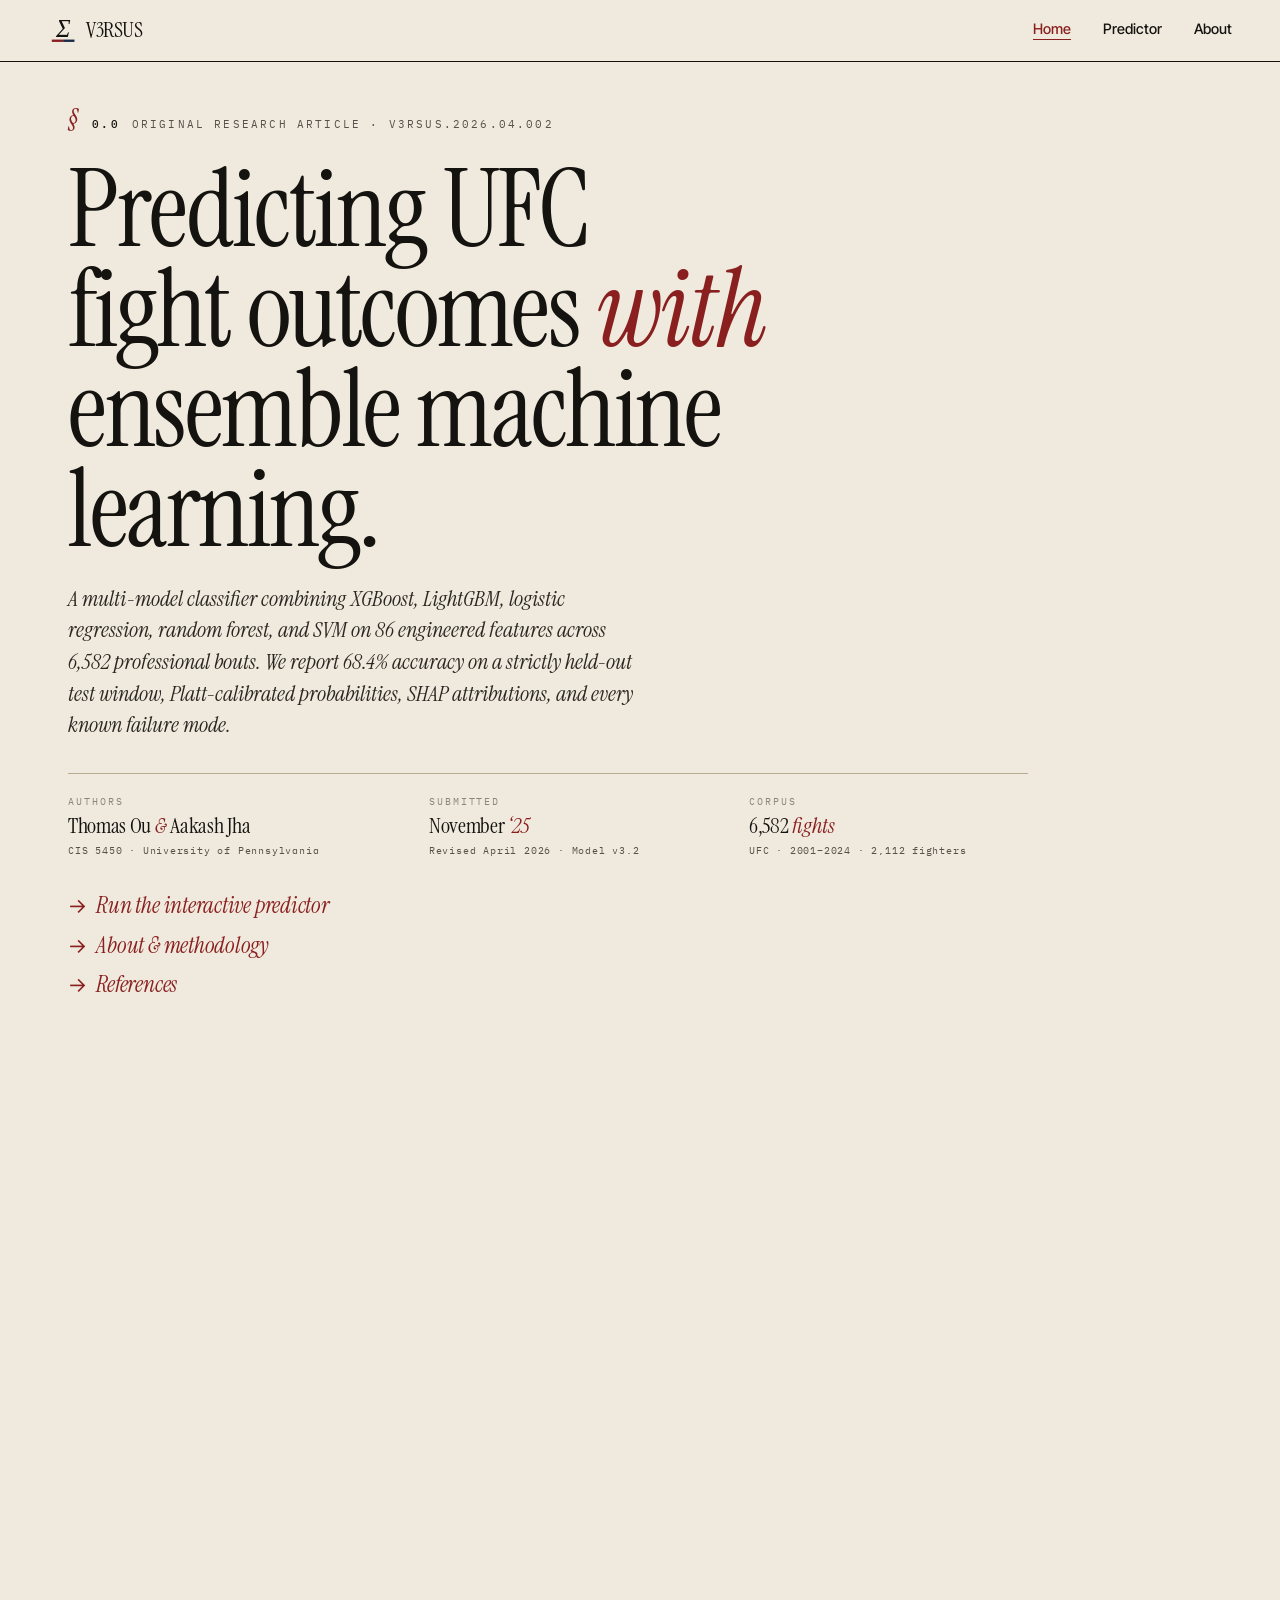
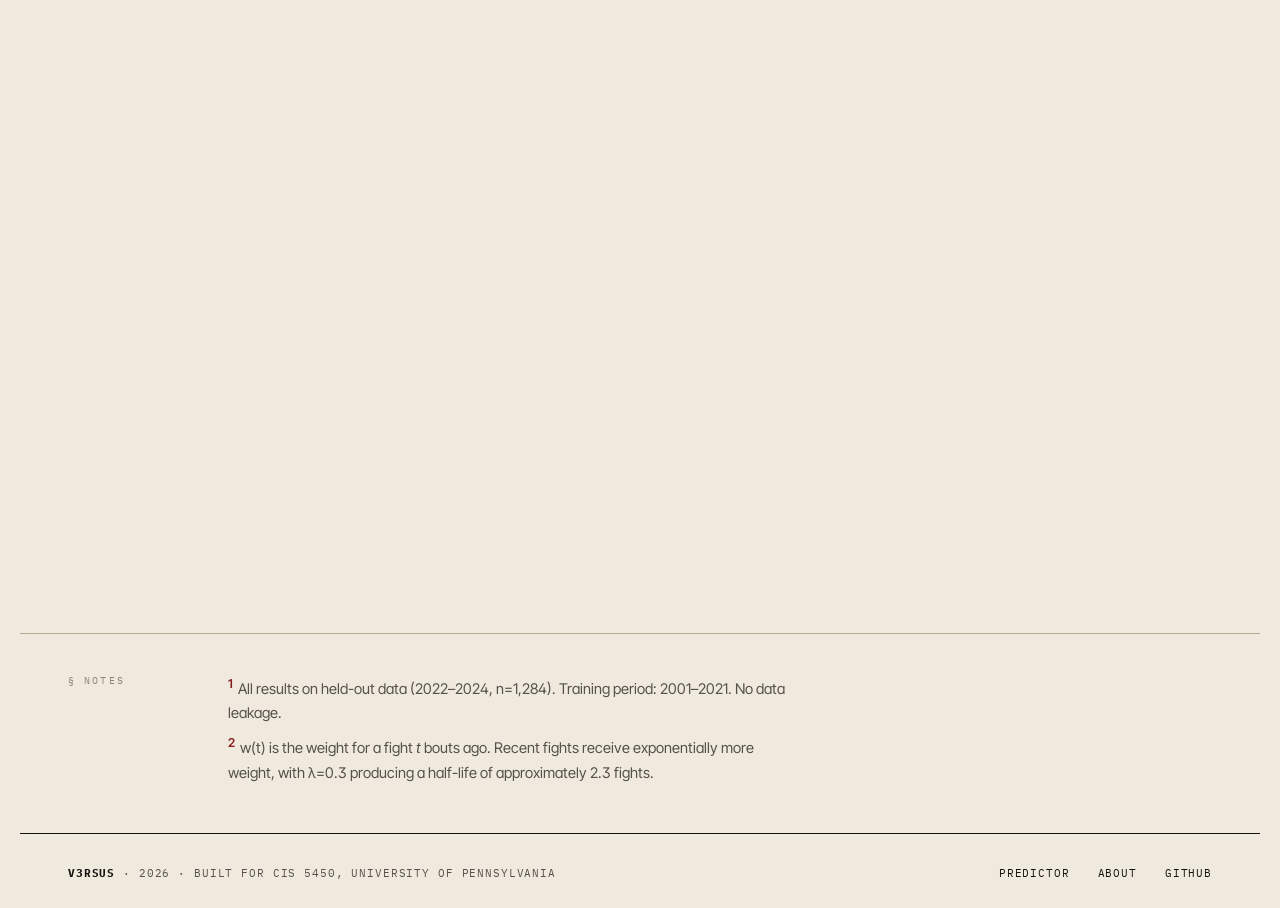
==== commit a4337388: "add Σ mark to masthead lockup" ====
--- a/public/index.html
+++ b/public/index.html
@@ -3,209 +3,277 @@
 <head>
     <meta charset="UTF-8">
     <meta name="viewport" content="width=device-width, initial-scale=1.0">
-    <title>V3RSUS // MMA Predictive Analytics</title>
+    <title>V3RSUS — Predicting UFC Fight Outcomes</title>
     <meta name="description" content="Ensemble machine learning engine predicting UFC fight outcomes on 6,582 fights across 86 engineered features.">
     <link rel="canonical" href="https://v3rsus.vercel.app/">
-    <meta property="og:title" content="V3RSUS // MMA Analytics">
+    <meta property="og:title" content="V3RSUS — MMA Predictive Analytics">
     <meta property="og:description" content="Ensemble machine learning engine predicting UFC fight outcomes on 6,582 fights across 86 engineered features.">
     <meta property="og:type" content="website">
     <meta property="og:url" content="https://v3rsus.vercel.app/">
     <meta property="og:site_name" content="V3RSUS">
     <link rel="preconnect" href="https://fonts.googleapis.com">
     <link rel="preconnect" href="https://fonts.gstatic.com" crossorigin>
-    <link href="https://fonts.googleapis.com/css2?family=Archivo+Black&family=Space+Grotesk:wght@400;500;600;700&family=Space+Mono:wght@400;700&display=swap" rel="stylesheet">
+    <link href="https://fonts.googleapis.com/css2?family=IBM+Plex+Mono:wght@400;500;700&family=Instrument+Serif:ital@0;1&family=Inter+Tight:wght@400;500;600;700&display=swap" rel="stylesheet">
     <link rel="icon" type="image/svg+xml" href="icon.svg">
     <link rel="stylesheet" href="home.css">
+    <script src="scroll-anim.js" defer></script>
 </head>
 <body>
 
-<!-- TOP STATUS BAR -->
-<div class="topbar">
-    <span><span class="live-dot"></span>V3RSUS//RESEARCH &middot; VOL. 3 &middot; NO. 2 &middot; APR 2026</span>
-    <span>
-        <a href="/">HOME</a>
-        &middot;
-        <a href="predict.html">PREDICTOR</a>
-        &middot;
-        <a href="methodology.html">METHODOLOGY</a>
-        &middot;
-        <a href="about.html">ABOUT</a>
-    </span>
-</div>
-
-
-<!-- HERO: PAPER TITLE -->
-<section class="hero-poster">
-    <span class="hero-paper-tag">Original Research <small>v3rsus.2026.04.002</small></span>
+<!-- MASTHEAD -->
+<header class="mast">
+    <a href="/" class="mast-brand"><svg class="mast-mark" viewBox="0 0 64 64" aria-hidden="true"><text x="32" y="46" text-anchor="middle" font-family="inherit" font-style="italic" font-size="52" fill="currentColor">Σ</text><rect x="8" y="52" width="24" height="5" fill="#8a1f1f"/><rect x="32" y="52" width="24" height="5" fill="#1a2a47"/></svg>V3RSUS</a>
+    <nav class="mast-nav">
+        <a href="/" class="current">Home</a>
+        <a href="predict.html">Predictor</a>
+        <a href="about.html">About</a>
+    </nav>
+</header>
+
+
+<!-- HERO -->
+<section class="hero">
+    <div class="hero-label">
+        <span class="hero-label-sym">&sect;</span>
+        <span class="hero-label-id">0.0</span>
+        <span>Original Research Article &middot; v3rsus.2026.04.002</span>
+    </div>
 
     <h1 class="hero-title">
-        Predicting UFC<br>Fight Outcomes <em>With</em><br>Ensemble Machine<br>Learning
+        Predicting UFC<br>
+        fight outcomes <em>with</em><br>
+        ensemble machine<br>
+        learning.
     </h1>
 
-    <p class="hero-subtitle">
-        A multi-model approach combining <em>XGBoost &middot; LightGBM &middot; LogReg &middot; Random Forest &middot; SVM</em> on 86 engineered features across 6,582 professional bouts, 2001&ndash;2024.
+    <p class="hero-standfirst">
+        A multi-model classifier combining XGBoost, LightGBM, logistic regression, random forest, and SVM on <em>86 engineered features</em> across 6,582 professional bouts. We report 68.4% accuracy on a strictly held-out test window, Platt-calibrated probabilities, SHAP attributions, and every known failure mode.
     </p>
 
     <div class="hero-meta">
         <div class="hero-meta-cell">
-            <div class="hm-label">&mdash; Authors</div>
-            <div class="hm-value">Thomas Ou<sup>1</sup>, Aakash Jha<sup>1</sup></div>
-            <div class="hm-value" style="margin-top: 0.75rem; font-size: 0.9rem; color: var(--ink-mid)"><sup>1</sup> CIS 5450 Research Project</div>
-        </div>
-        <div class="hero-meta-cell yellow">
-            <div class="hm-label">&mdash; Timeline</div>
-            <div class="hm-value">Received<small>November 2025</small></div>
-        </div>
-        <div class="hero-meta-cell dark">
-            <div class="hm-label">&mdash; Build</div>
-            <div class="hm-value">Model v3.2<small>Revised April 2026</small></div>
+            <div class="hm-label">Authors</div>
+            <div class="hm-value">Thomas Ou <em>&amp;</em> Aakash Jha<small>CIS 5450 &middot; University of Pennsylvania</small></div>
+        </div>
+        <div class="hero-meta-cell">
+            <div class="hm-label">Submitted</div>
+            <div class="hm-value">November <em>&lsquo;25</em><small>Revised April 2026 &middot; Model v3.2</small></div>
+        </div>
+        <div class="hero-meta-cell">
+            <div class="hm-label">Corpus</div>
+            <div class="hm-value">6,582 <em>fights</em><small>UFC &middot; 2001&ndash;2024 &middot; 2,112 fighters</small></div>
         </div>
     </div>
 
     <div class="hero-actions">
-        <a href="predict.html" class="btn-brutal">Interactive Predictor &rarr;</a>
-        <a href="#methodology" class="btn-brutal ghost">Methodology</a>
-        <a href="about.html#references" class="btn-brutal ghost">References</a>
-    </div>
-</section>
-
-
-<!-- KEY FIGURES BAND -->
-<div class="keyfig-band">
-    <div class="keyfig-grid">
-        <div class="kf"><span class="kf-val">68.4%</span><span class="kf-label">Accuracy</span></div>
-        <div class="kf"><span class="kf-val">6,582</span><span class="kf-label">Fights</span></div>
-        <div class="kf"><span class="kf-val">86</span><span class="kf-label">Features</span></div>
-        <div class="kf"><span class="kf-val">0.218</span><span class="kf-label">Brier</span></div>
-        <div class="kf"><span class="kf-val">5</span><span class="kf-label">Models</span></div>
-    </div>
-</div>
-
-
-<!-- SECTION 00 — ABSTRACT -->
-<section class="section">
-    <div class="sec-num">00</div>
-    <div class="sec-head">Abstract</div>
-    <div class="sec-sub">tl;dr &middot; what we built &middot; what it does &middot; what it costs</div>
-
-    <div class="abstract-card">
-        <p>
-            We present an ensemble classifier for predicting Ultimate Fighting Championship bout outcomes. The system combines five independently trained models &mdash; <strong>XGBoost, LightGBM, logistic regression, random forest, and support vector machine</strong> &mdash; using equal-weight averaging with Platt calibration. The training corpus comprises <strong>6,582 fights</strong> spanning 2001&ndash;2024, with <strong>86 engineered features</strong> per fighter pair, including striking efficiency, grappling rates, recent form momentum, strength of schedule, and physical attributes. All rate statistics use 5-year exponentially decayed rolling averages (&lambda; = 0.3). On a strictly held-out test set of 1,284 fights (2022&ndash;2024), the ensemble achieves <span class="metric">68.4%</span> classification accuracy, a Brier score of <span class="metric">0.218</span>, log loss of <span class="metric">0.614</span>, and AUC-ROC of <span class="metric">0.724</span>. Each prediction includes 95% bootstrap confidence intervals and SHAP-based feature attribution. We report all results transparently, including calibration analysis, failure modes, and known limitations.
-        </p>
-        <div class="keywords">
-            <span class="keywords-label">Keywords &rarr;</span>
-            <span class="keyword-pill">MMA</span>
-            <span class="keyword-pill">Ensemble Learning</span>
-            <span class="keyword-pill">Gradient Boosting</span>
-            <span class="keyword-pill">SHAP</span>
-            <span class="keyword-pill">Calibration</span>
-            <span class="keyword-pill">Sports Analytics</span>
-        </div>
-    </div>
-</section>
-
-
-<!-- SECTION 01 — MODEL PERFORMANCE -->
-<section class="section dark">
-    <div class="sec-num">01</div>
-    <div class="sec-head">Model Performance</div>
-    <div class="sec-sub">held-out test set &middot; 2022&ndash;2024 &middot; n=1,284 &middot; zero leakage</div>
-
-    <div class="sec-body">
-        We evaluate performance on a strictly held-out test set of 1,284 fights from January 2022 through December 2024. <strong>No information from this period was used during feature engineering, hyperparameter tuning, or training.</strong> We report four complementary metrics, following Brier (1950) and Gneiting &amp; Raftery (2007) for probabilistic forecast evaluation.<sup>1</sup>
-    </div>
-
-    <div class="perf-inline">
-        <div class="pi"><span class="pi-val">68.4%</span><span class="pi-label">Accuracy</span><span class="pi-sub">correct picks</span></div>
-        <div class="pi"><span class="pi-val">0.218</span><span class="pi-label">Brier</span><span class="pi-sub">lower = better</span></div>
-        <div class="pi"><span class="pi-val">0.724</span><span class="pi-label">AUC-ROC</span><span class="pi-sub">discrimination</span></div>
-        <div class="pi"><span class="pi-val">0.614</span><span class="pi-label">Log Loss</span><span class="pi-sub">prob. quality</span></div>
-    </div>
-
-    <div class="sec-body">
-        <strong>Calibration.</strong> A well-calibrated model produces predicted probabilities that match observed win rates. Figure 1 shows the calibration plot across five confidence buckets. The <strong>70&ndash;80% bucket shows near-perfect calibration at 71.2%</strong>. The model exhibits slight overconfidence above 90%, consistent with limited sample sizes at extreme confidence levels (n=86).
-    </div>
-
-    <div class="cal-poster">
-        <div class="cal-col"><div class="num">55%</div><div class="fill" style="height:55%"></div><div class="range">0.5&ndash;0.6</div></div>
-        <div class="cal-col"><div class="num">63%</div><div class="fill" style="height:63%"></div><div class="range">0.6&ndash;0.7</div></div>
-        <div class="cal-col hi"><div class="num">71%</div><div class="fill" style="height:71%"></div><div class="range">0.7&ndash;0.8 &larr;</div></div>
-        <div class="cal-col"><div class="num">78%</div><div class="fill" style="height:78%"></div><div class="range">0.8&ndash;0.9</div></div>
-        <div class="cal-col"><div class="num">84%</div><div class="fill" style="height:84%"></div><div class="range">0.9&ndash;1.0</div></div>
-    </div>
-    <div class="fig-caption">Figure 1 &mdash; Calibration plot (holdout, n=1,284). Bar height = observed win rate. Highlighted bucket (70&ndash;80%) contains the majority of actionable predictions.</div>
-</section>
-
-
-<!-- SECTION 02 — METHODOLOGY -->
-<section class="section" id="methodology">
-    <div class="sec-num">02</div>
-    <div class="sec-head">Methodology</div>
-    <div class="sec-sub">86 engineered features &middot; 5 categories &middot; &lambda;=0.3 exponential decay</div>
-
-    <div class="sec-body">
-        The feature pipeline produces 86 features per fighter pair across five categories: <strong>striking efficiency</strong> (21), <strong>grappling rates</strong> (14), <strong>physical attributes</strong> (8), <strong>experience and momentum</strong> (18), and <strong>opponent quality</strong> metrics (25). All rate statistics use exponentially decayed rolling averages (Eq. 1), weighting recent fights more heavily.<sup>2</sup>
-    </div>
-
-    <div class="meth-two">
-        <div class="meth-block">
-            <span class="meth-label">&#9655; Architecture</span>
-            <ul class="meth-list">
-                <li>XGBoost &mdash; &eta;=0.1 &middot; depth=6 &middot; 500 rounds</li>
-                <li>LightGBM &mdash; lr=0.05 &middot; 31 leaves</li>
-                <li>Logistic Regression &mdash; L2 &middot; C=1.0</li>
-                <li>Random Forest &mdash; 500 trees &middot; depth=12</li>
-                <li>SVM &mdash; RBF kernel &middot; C=10 &middot; &gamma;=auto</li>
-            </ul>
-            <div class="meth-formula">Eq. 1 &rarr; w(t) = e<sup>&minus;&lambda;t</sup>, &lambda; = 0.3</div>
-            <div class="meth-formula">Eq. 2 &rarr; P(win) = (1/5) &Sigma;<sub>i</sub> P<sub>i</sub>(win | x)</div>
-        </div>
-        <div class="meth-block">
-            <span class="meth-label">&#9655; Known Failure Modes</span>
-            <ul class="meth-list">
-                <li>No injury or training camp data available</li>
-                <li>Weight cut quality is unobservable</li>
-                <li>Stylistic matchup nuance only partially captured</li>
-                <li>Small sample at extreme confidence (&gt;90%)</li>
-                <li>Does not model in-fight adjustments</li>
-                <li>No accounting for judging tendencies</li>
-            </ul>
-        </div>
-    </div>
-
-    <div class="sec-body">
-        Probability calibration uses Platt scaling on a validation fold. Feature attribution uses SHAP values from the ensemble mean. The full methodology, including hyperparameter search space, feature correlation analysis, and cross-validation results, is available in the <a href="methodology.html">extended paper</a>.
-    </div>
-</section>
-
-
-<!-- FOOTNOTES -->
-<div class="footnotes">
-    <span class="footnotes-label">&mdash; Footnotes</span>
-    <p><sup>1</sup> All results on held-out data (2022&ndash;2024, n=1,284). Training period: 2001&ndash;2021. No data leakage.</p>
-    <p><sup>2</sup> w(t) is the weight for a fight t bouts ago. Recent fights receive exponentially more weight, with &lambda;=0.3 producing a half-life of approximately 2.3 fights.</p>
-</div>
+        <a href="predict.html" class="link-big">Run the interactive predictor</a>
+        <a href="about.html" class="link-big">About &amp; methodology</a>
+        <a href="about.html#references" class="link-big">References</a>
+    </div>
+</section>
+
+
+<!-- ABSTRACT -->
+<section class="spread reveal">
+    <div class="spread-head">
+        <div class="spread-num">0.1</div>
+        <div>
+            <h2 class="spread-headline">Abstract.</h2>
+            <div class="spread-sub">tl;dr &middot; what we built &middot; what it costs</div>
+        </div>
+    </div>
+
+    <div class="abstract">
+        <span class="abstract-tag">&sect; text</span>
+        <div>
+            <p class="abstract-body">
+                We present an ensemble classifier for predicting Ultimate Fighting Championship bout outcomes. The system combines five independently trained models &mdash; <strong>XGBoost, LightGBM, logistic regression, random forest, and support vector machine</strong> &mdash; using equal-weight averaging with Platt calibration. The training corpus comprises <strong>6,582 fights</strong> spanning 2001&ndash;2024, with <strong>86 engineered features</strong> per fighter pair including striking efficiency, grappling rates, recent form momentum, strength of schedule, and physical attributes. All rate statistics use 5-year exponentially decayed rolling averages (&lambda; = 0.3). On a strictly held-out test set of 1,284 fights (2022&ndash;2024), the ensemble achieves <span class="metric">68.4%</span> classification accuracy, a Brier score of <span class="metric">0.218</span>, log loss of <span class="metric">0.614</span>, and AUC-ROC of <span class="metric">0.724</span>. Each prediction includes 95% bootstrap confidence intervals and SHAP-based feature attribution. We report all results transparently, including calibration analysis, failure modes, and known limitations.
+            </p>
+            <div class="keywords">
+                <span class="keywords-label">Keywords</span>
+                <span class="keyword-pill">mixed martial arts</span>
+                <span class="keyword-pill">ensemble learning</span>
+                <span class="keyword-pill">gradient boosting</span>
+                <span class="keyword-pill">SHAP explainability</span>
+                <span class="keyword-pill">model calibration</span>
+                <span class="keyword-pill">sports analytics</span>
+            </div>
+        </div>
+    </div>
+</section>
+
+
+<!-- METRICS BAND -->
+<section class="spread reveal">
+    <div class="metrics">
+        <div class="metrics-tag">&sect; Holdout<br>n &#8201;=&#8201; 1,284</div>
+        <div class="metrics-grid">
+            <div class="metric-cell">
+                <div class="metric-val"><em>68.4</em>%</div>
+                <div class="metric-label">Accuracy</div>
+                <div class="metric-sub">correct winner calls</div>
+            </div>
+            <div class="metric-cell">
+                <div class="metric-val">0.218</div>
+                <div class="metric-label">Brier Score</div>
+                <div class="metric-sub">lower is better</div>
+            </div>
+            <div class="metric-cell">
+                <div class="metric-val">0.724</div>
+                <div class="metric-label">AUC&ndash;ROC</div>
+                <div class="metric-sub">discrimination</div>
+            </div>
+            <div class="metric-cell">
+                <div class="metric-val">0.614</div>
+                <div class="metric-label">Log Loss</div>
+                <div class="metric-sub">probability quality</div>
+            </div>
+            <div class="metric-cell">
+                <div class="metric-val">5</div>
+                <div class="metric-label">Classifiers</div>
+                <div class="metric-sub">equal-weight ensemble</div>
+            </div>
+        </div>
+    </div>
+</section>
+
+
+<!-- SECTION 1 — MODEL PERFORMANCE -->
+<section class="spread dark reveal">
+    <div class="dark-inner">
+        <div class="spread-head">
+            <div class="spread-num">1.0</div>
+            <div>
+                <h2 class="spread-headline">Model <em>performance.</em></h2>
+                <div class="spread-sub">held-out test set &middot; 2022&ndash;2024 &middot; n = 1,284 &middot; zero leakage</div>
+            </div>
+        </div>
+
+        <div class="spread-body">
+            <span>&sect; 1.1 &nbsp; results</span>
+            <div class="prose">
+                <p>
+                    We evaluate performance on a strictly held-out test set of 1,284 fights from January 2022 through December 2024. <strong>No information from this period was used during feature engineering, hyperparameter tuning, or training.</strong> We report four complementary metrics, following Brier (1950) and Gneiting &amp; Raftery (2007) for probabilistic forecast evaluation.<sup>1</sup>
+                </p>
+                <p>
+                    <strong>Calibration.</strong> A well-calibrated model produces predicted probabilities that match observed win rates. The <em>70&ndash;80% confidence bucket</em> shows near-perfect calibration at 71.2%. The model exhibits slight overconfidence above 90%, consistent with limited sample sizes at extreme levels (n=86).
+                </p>
+
+                <div class="chart">
+                    <div class="chart-frame dark-chart">
+                        <div class="chart-grid">
+                            <span>100</span>
+                            <span>&nbsp;80</span>
+                            <span>&nbsp;60</span>
+                            <span>&nbsp;40</span>
+                            <span>&nbsp;20</span>
+                        </div>
+                        <svg class="chart-line" viewBox="0 0 500 200" preserveAspectRatio="none">
+                            <line x1="0" y1="200" x2="500" y2="0" stroke="rgba(239,234,221,0.25)" stroke-width="1" stroke-dasharray="4 3"/>
+                            <polyline
+                                points="50,90 150,74 250,58 350,44 450,32"
+                                fill="none"
+                                stroke="#efeadd"
+                                stroke-width="1.5"
+                                stroke-linecap="round"
+                                stroke-linejoin="round"/>
+                        </svg>
+                        <div class="chart-dots">
+                            <div class="chart-dot" style="left:10%;bottom:54.8%"></div>
+                            <div class="chart-dot" style="left:30%;bottom:63.1%"></div>
+                            <div class="chart-dot hi" style="left:50%;bottom:71.2%"></div>
+                            <div class="chart-dot" style="left:70%;bottom:78.4%"></div>
+                            <div class="chart-dot" style="left:90%;bottom:84.2%"></div>
+                        </div>
+                    </div>
+                    <div class="chart-xlabels">
+                        <span>50&ndash;60</span>
+                        <span>60&ndash;70</span>
+                        <span class="hi">70&ndash;80</span>
+                        <span>80&ndash;90</span>
+                        <span>90&ndash;100</span>
+                    </div>
+                </div>
+
+                <div class="fig-caption">
+                    <b>Figure 1.</b> Calibration plot on held-out set (n=1,284). Dots are observed win rates for predictions in each confidence bucket; the dashed line is perfect calibration. The highlighted 70&ndash;80% bucket sits at <b>71.2%</b>, within a single percentage point of perfect.
+                </div>
+            </div>
+        </div>
+    </div>
+</section>
+
+
+<!-- SECTION 2 — METHODOLOGY -->
+<section class="spread reveal" id="methodology">
+    <div class="spread-head">
+        <div class="spread-num">2.0</div>
+        <div>
+            <h2 class="spread-headline">Methodology.</h2>
+            <div class="spread-sub">86 features &middot; 5 categories &middot; &lambda;=0.3 exponential decay</div>
+        </div>
+    </div>
+
+    <div class="spread-body">
+        <span>&sect; 2.1 &nbsp; features</span>
+        <div class="prose">
+            <p>
+                The feature pipeline produces 86 features per fighter pair across five categories: <strong>striking efficiency</strong> (21), <strong>grappling rates</strong> (14), <strong>physical attributes</strong> (8), <strong>experience and momentum</strong> (18), and <strong>opponent quality</strong> (25). All rate statistics use exponentially decayed rolling averages, weighting recent fights more heavily.<sup>2</sup>
+            </p>
+
+            <div class="meth">
+                <div class="meth-col">
+                    <div class="meth-col-label">I &mdash; Architecture</div>
+                    <ul class="meth-list">
+                        <li><span><b>XGBoost</b> &mdash; &eta;=0.1, depth=6, 500 rounds</span></li>
+                        <li><span><b>LightGBM</b> &mdash; lr=0.05, 31 leaves</span></li>
+                        <li><span><b>Logistic Regression</b> &mdash; L2, C=1.0</span></li>
+                        <li><span><b>Random Forest</b> &mdash; 500 trees, depth=12</span></li>
+                        <li><span><b>SVM</b> &mdash; RBF kernel, C=10, &gamma;=auto</span></li>
+                    </ul>
+                    <div class="meth-formula"><span>w(t)</span> = e<sup>&minus;&lambda;t</sup>,&nbsp;&nbsp; &lambda; = 0.3</div>
+                    <div class="meth-formula"><span>P(win)</span> = (1/5) &Sigma;<sub>i</sub> P<sub>i</sub>(win | x)</div>
+                </div>
+                <div class="meth-col">
+                    <div class="meth-col-label">II &mdash; Known Failure Modes</div>
+                    <ul class="meth-list">
+                        <li><span>No injury or training camp data available</span></li>
+                        <li><span>Weight cut quality is unobservable</span></li>
+                        <li><span>Stylistic matchup nuance only partially captured</span></li>
+                        <li><span>Small sample size at extreme confidence (&gt;90%)</span></li>
+                        <li><span>Does not model in-fight adjustments</span></li>
+                        <li><span>No accounting for judging tendencies</span></li>
+                    </ul>
+                </div>
+            </div>
+
+            <p style="margin-top: 2rem">
+                Probability calibration uses Platt scaling on a validation fold. Feature attribution uses SHAP values from the ensemble mean. The <a href="about.html#how-it-works">full methodology breakdown</a> walks through the pipeline end to end.
+            </p>
+        </div>
+    </div>
+</section>
+
+
+<!-- COLOPHON / NOTES -->
+<aside class="colophon">
+    <span class="colophon-tag">&sect; Notes</span>
+    <div class="colophon-body">
+        <p><sup>1</sup> All results on held-out data (2022&ndash;2024, n=1,284). Training period: 2001&ndash;2021. No data leakage.</p>
+        <p><sup>2</sup> w(t) is the weight for a fight <em>t</em> bouts ago. Recent fights receive exponentially more weight, with &lambda;=0.3 producing a half-life of approximately 2.3 fights.</p>
+    </div>
+</aside>
 
 
 <!-- FOOTER -->
-<footer class="footer-brutal">
-    <div class="footer-grid">
-        <div>
-            <div class="footer-brand">V3RSUS<br>RESEARCH</div>
-            <div class="footer-tag">Ensemble machine learning for MMA prediction &middot; built for CIS 5450 @ Penn &middot; 6,582 UFC fights &middot; 2001&ndash;2024.</div>
-        </div>
-        <div>
-            <h5>Paper</h5>
-            <a href="predict.html">Predictor</a>
-            <a href="methodology.html">Methodology</a>
-            <a href="about.html">About</a>
-        </div>
-        <div>
-            <h5>Build</h5>
-            <a href="https://github.com/Smokeybear10">Source</a>
-            <a href="https://thomasou.com">Thomas Ou</a>
-            <a href="https://linkedin.com/in/thomasou0">LinkedIn</a>
-        </div>
+<footer>
+    <div>
+        <b>V3RSUS</b> &middot; 2026 &middot; Built for CIS 5450, University of Pennsylvania
+    </div>
+    <div>
+        <a href="predict.html">Predictor</a>
+        <a href="about.html">About</a>
+        <a href="https://github.com/Smokeybear10">GitHub</a>
     </div>
 </footer>
 
--- a/public/home.css
+++ b/public/home.css
@@ -1,703 +1,912 @@
 /* ==============================================
-   V3RSUS Home / Paper — BRUTALIST
-   Matches predict.css aesthetic
+   V3RSUS — its own thing
+   editorial, typographic, one-accent,
+   hairline rules instead of black slabs
    ============================================== */
 
 :root {
-    --bg: #e9e2d3;
-    --paper: #f4efe1;
-    --paper-deep: #e1d9c3;
-    --ink: #0a0908;
-    --ink-soft: #1e1b17;
-    --ink-mid: #3a3a39;
-    --ink-faint: #6a6a68;
-    --red: #ff3b30;
-    --red-deep: #c4281f;
-    --blue: #0055ff;
-    --blue-deep: #0042cc;
-    --yellow: #ffd60a;
-    --green: #16a34a;
-    --line: 4px;
-
-    --display: 'Archivo Black', 'Helvetica Neue', sans-serif;
-    --ui: 'Space Grotesk', 'Helvetica Neue', sans-serif;
-    --mono: 'Space Mono', ui-monospace, monospace;
+    --paper: #efeadd;
+    --paper-deep: #e4dcca;
+    --paper-warm: #f5f0e3;
+
+    --ink: #151310;
+    --ink-soft: #2a2722;
+    --ink-mid: #56514a;
+    --ink-faint: #8c867a;
+
+    --rule: #b8ab91;
+    --rule-soft: #d2c6ab;
+
+    --accent: #8a1f1f;
+    --accent-soft: #b03a3a;
+    --indigo: #1a2a47;
+    --olive: #5c5624;
+
+    --display: 'Instrument Serif', 'Playfair Display', Georgia, serif;
+    --sans: 'Inter Tight', -apple-system, BlinkMacSystemFont, sans-serif;
+    --mono: 'IBM Plex Mono', ui-monospace, 'SF Mono', monospace;
 }
 
 *, *::before, *::after { box-sizing: border-box; margin: 0; padding: 0; }
-html { font-size: 15px; }
+
+html {
+    font-size: 16px;
+    scroll-behavior: smooth;
+    -webkit-font-smoothing: antialiased;
+    -moz-osx-font-smoothing: grayscale;
+    text-rendering: optimizeLegibility;
+}
+
 body {
-    font-family: var(--ui);
-    background: var(--bg);
-    color: var(--ink);
-    -webkit-font-smoothing: antialiased;
+    background: var(--paper);
+    color: var(--ink);
+    font-family: var(--sans);
+    font-feature-settings: "ss01", "cv11";
     min-height: 100vh;
-    overflow-x: hidden;
-}
-
-body::before {
-    content: '';
-    position: fixed;
-    inset: 0;
-    background-image: url("data:image/svg+xml;utf8,<svg xmlns='http://www.w3.org/2000/svg' width='200' height='200'><filter id='n'><feTurbulence baseFrequency='0.9' numOctaves='2'/><feColorMatrix values='0 0 0 0 0 0 0 0 0 0 0 0 0 0 0 0 0 0 0.08 0'/></filter><rect width='200' height='200' filter='url(%23n)'/></svg>");
-    pointer-events: none;
-    z-index: 1;
-    mix-blend-mode: multiply;
-    opacity: 0.55;
-}
-
-body > * { position: relative; z-index: 2; }
-
-a { color: var(--ink); }
-sup { font-size: 0.55em; color: var(--red); letter-spacing: 0; }
-
-.hidden { display: none !important; }
-
-
-/* ---- TOP STATUS BAR ---- */
-.topbar {
-    background: var(--ink);
-    color: var(--paper);
+}
+
+a { color: var(--accent); text-underline-offset: 4px; }
+a:hover { color: var(--ink); }
+
+::selection { background: var(--accent); color: var(--paper); }
+
+:focus { outline: none; }
+:focus-visible {
+    outline: 2px solid var(--accent);
+    outline-offset: 3px;
+    border-radius: 2px;
+}
+input:focus-visible, textarea:focus-visible {
+    outline-offset: 2px;
+}
+
+
+/* ---- MASTHEAD ---- */
+.mast {
     display: flex;
     justify-content: space-between;
     align-items: center;
-    padding: 0.6rem 1.75rem;
-    font-family: var(--mono);
-    font-size: 0.66rem;
-    letter-spacing: 0.1em;
-    text-transform: uppercase;
-    border-bottom: var(--line) solid var(--ink);
-    gap: 1rem;
-    flex-wrap: wrap;
-}
-.topbar strong { color: var(--yellow); font-weight: 700; }
-.live-dot {
-    display: inline-block;
-    width: 8px; height: 8px;
-    background: var(--red);
-    margin-right: 0.5rem;
-    animation: pulse 1.2s infinite;
-    vertical-align: 1px;
-}
-@keyframes pulse { 50% { opacity: 0.35; background: var(--yellow); } }
-.topbar a { color: var(--yellow); text-decoration: none; }
-.topbar a:hover { color: var(--red); }
-
-
-/* ---- HERO POSTER: TITLE + AUTHORS ---- */
-.hero-poster {
+    gap: 2rem;
+    padding: 0.95rem 3rem;
+    border-bottom: 1px solid var(--ink);
+    position: sticky;
+    top: 0;
     background: var(--paper);
-    border-bottom: var(--line) solid var(--ink);
-    padding: 5rem 2.5rem 4.5rem;
-    position: relative;
-    overflow: hidden;
-}
-
-.hero-paper-tag {
-    display: inline-block;
-    font-family: var(--display);
-    font-size: clamp(1rem, 1.6vw, 1.35rem);
+    z-index: 50;
+}
+
+.mast-brand {
+    font-family: var(--display);
+    font-weight: 400;
+    font-size: 1.4rem;
+    letter-spacing: -0.02em;
+    color: var(--ink);
+    text-decoration: none;
     line-height: 1;
-    color: var(--ink);
-    background: var(--yellow);
-    padding: 0.35rem 0.75rem;
-    margin-bottom: 2.25rem;
-    transform: rotate(-1.5deg);
-    letter-spacing: 0.04em;
-    text-transform: uppercase;
-    border: var(--line) solid var(--ink);
-}
-.hero-paper-tag small {
-    font-family: var(--mono);
-    font-size: 0.58rem;
-    letter-spacing: 0.2em;
-    margin-left: 0.4rem;
-    color: var(--ink-soft);
-}
-
-.hero-title {
-    font-family: var(--display);
-    font-size: clamp(3rem, 7.5vw, 6.5rem);
-    line-height: 0.88;
-    letter-spacing: -0.045em;
-    color: var(--ink);
-    text-transform: uppercase;
-    margin-bottom: 1.75rem;
-    max-width: 1200px;
-}
-.hero-title em {
-    font-style: normal;
-    color: var(--red);
-}
-.hero-subtitle {
-    font-family: var(--display);
-    font-size: clamp(1rem, 1.8vw, 1.4rem);
-    line-height: 1.1;
-    letter-spacing: -0.02em;
-    text-transform: uppercase;
-    color: var(--ink-soft);
-    max-width: 840px;
-    margin-bottom: 3rem;
-}
-.hero-subtitle em { color: var(--red-deep); font-style: normal; }
-
-
-/* Authors / meta block */
-.hero-meta {
-    display: grid;
-    grid-template-columns: 1.5fr 1fr 1fr;
-    gap: 0;
-    border: var(--line) solid var(--ink);
-    background: var(--paper);
-    box-shadow: 10px 10px 0 var(--ink);
-    margin-bottom: 3.5rem;
-}
-.hero-meta-cell {
-    padding: 1.5rem 1.5rem;
-    border-right: var(--line) solid var(--ink);
-    min-width: 0;
-}
-.hero-meta-cell:last-child { border-right: none; }
-.hero-meta-cell.yellow { background: var(--yellow); }
-.hero-meta-cell.dark { background: var(--ink); color: var(--paper); }
-.hm-label {
-    font-family: var(--mono);
-    font-size: 0.6rem;
-    letter-spacing: 0.22em;
-    text-transform: uppercase;
-    font-weight: 700;
-    margin-bottom: 0.6rem;
-    color: var(--ink-mid);
-}
-.hero-meta-cell.dark .hm-label { color: var(--yellow); }
-.hm-value {
-    font-family: var(--display);
-    font-size: clamp(1.2rem, 2vw, 1.8rem);
-    line-height: 1;
-    letter-spacing: -0.025em;
-    text-transform: uppercase;
-}
-.hm-value small {
-    display: block;
-    font-family: var(--mono);
-    font-size: 0.62rem;
-    letter-spacing: 0.1em;
-    margin-top: 0.4rem;
-    color: var(--ink-mid);
-    text-transform: uppercase;
-    font-weight: 700;
-}
-.hero-meta-cell.dark .hm-value small { color: var(--yellow); opacity: 0.7; }
-
-.hero-actions {
-    display: flex;
-    flex-wrap: wrap;
-    gap: 1rem;
-}
-.btn-brutal {
     display: inline-flex;
     align-items: center;
     gap: 0.5rem;
-    font-family: var(--display);
-    font-size: 1.15rem;
-    letter-spacing: -0.01em;
-    text-transform: uppercase;
-    padding: 0.9rem 1.6rem;
-    border: var(--line) solid var(--ink);
-    background: var(--red);
-    color: var(--paper);
+}
+.mast-mark {
+    width: 1.35em;
+    height: 1.35em;
+    flex-shrink: 0;
+    display: block;
+}
+.mast-brand em {
+    font-style: italic;
+    color: var(--accent);
+}
+.mast-brand:hover { color: var(--accent); }
+
+.mast-nav {
+    display: flex;
+    gap: 2rem;
+    font-family: var(--sans);
+    font-size: 0.9rem;
+    font-weight: 500;
+    letter-spacing: 0;
+    text-transform: none;
+}
+.mast-nav a {
+    color: var(--ink);
     text-decoration: none;
-    box-shadow: 6px 6px 0 var(--ink);
-    transition: transform 0.12s, box-shadow 0.12s;
-}
-.btn-brutal:hover { transform: translate(-2px,-2px); box-shadow: 8px 8px 0 var(--ink); }
-.btn-brutal.ghost { background: var(--paper); color: var(--ink); }
-.btn-brutal.ghost:hover { background: var(--yellow); }
-
-
-/* ---- KEY FIGURES BAND ---- */
-.keyfig-band {
-    background: var(--ink);
-    border-bottom: var(--line) solid var(--ink);
-    border-top: var(--line) solid var(--ink);
-    padding: 0;
-}
-.keyfig-grid {
-    display: grid;
-    grid-template-columns: repeat(5, 1fr);
-    gap: 0;
-}
-.kf {
-    padding: 2rem 1.25rem;
-    border-right: var(--line) solid var(--ink);
-    min-height: 180px;
+    position: relative;
+    padding-bottom: 3px;
+    transition: color 0.15s;
+}
+.mast-nav a::after {
+    content: '';
+    position: absolute;
+    left: 0; right: 0; bottom: 0;
+    height: 1px;
+    background: var(--accent);
+    transform: scaleX(0);
+    transform-origin: left;
+    transition: transform 0.3s cubic-bezier(0.22, 1, 0.36, 1);
+}
+.mast-nav a:hover { color: var(--accent); }
+.mast-nav a:hover::after { transform: scaleX(1); }
+.mast-nav a.current {
+    color: var(--accent);
+}
+.mast-nav a.current::after {
+    transform: scaleX(1);
+}
+
+
+/* ---- HERO ---- */
+.hero {
+    padding: 3rem 3rem 4rem;
+    max-width: 1240px;
+    margin: 0 auto;
+}
+.hero-label {
+    display: flex;
+    align-items: baseline;
+    gap: 0.75rem;
+    font-family: var(--mono);
+    font-size: 0.68rem;
+    letter-spacing: 0.2em;
+    text-transform: uppercase;
+    color: var(--ink-mid);
+    margin-bottom: 1.75rem;
+}
+.hero-label-sym {
+    font-family: var(--display);
+    font-style: italic;
+    font-size: 1.6rem;
+    color: var(--accent);
+    line-height: 0.8;
+    font-weight: 400;
+}
+.hero-label-id {
+    color: var(--ink);
+    font-weight: 500;
+}
+
+.hero-title {
+    font-family: var(--display);
+    font-weight: 400;
+    font-size: clamp(3.2rem, 8.5vw, 7.5rem);
+    line-height: 0.92;
+    letter-spacing: -0.022em;
+    color: var(--ink);
+    max-width: 22ch;
+    margin-bottom: 1.5rem;
+}
+.hero-title em {
+    font-style: italic;
+    color: var(--accent);
+}
+.hero-title .dash {
+    color: var(--accent);
+    font-style: italic;
+    margin: 0 0.1em;
+}
+
+.hero-standfirst {
+    font-family: var(--display);
+    font-style: italic;
+    font-weight: 400;
+    font-size: clamp(1.25rem, 1.7vw, 1.5rem);
+    line-height: 1.45;
+    color: var(--ink-soft);
+    max-width: 58ch;
+    margin-bottom: 2rem;
+}
+
+.hero-meta {
+    display: grid;
+    grid-template-columns: repeat(3, auto);
+    gap: 0 3rem;
+    border-top: 1px solid var(--rule);
+    padding-top: 1.1rem;
+    margin-bottom: 1.75rem;
+    max-width: 960px;
+}
+.hero-meta-cell { padding: 0.25rem 0; }
+.hm-label {
+    font-family: var(--mono);
+    font-size: 0.6rem;
+    letter-spacing: 0.2em;
+    text-transform: uppercase;
+    color: var(--ink-faint);
+    margin-bottom: 0.35rem;
+}
+.hm-value {
+    font-family: var(--display);
+    font-weight: 400;
+    font-size: 1.35rem;
+    line-height: 1.2;
+    color: var(--ink);
+    letter-spacing: -0.015em;
+}
+.hm-value em {
+    font-style: italic;
+    color: var(--accent);
+    letter-spacing: 0;
+}
+.hm-value small {
+    display: block;
+    font-family: var(--mono);
+    font-size: 0.62rem;
+    letter-spacing: 0.08em;
+    color: var(--ink-mid);
+    margin-top: 0.3rem;
+    text-transform: none;
+}
+
+.hero-actions {
     display: flex;
     flex-direction: column;
-    justify-content: space-between;
-    gap: 1rem;
-    color: var(--paper);
-}
-.kf:last-child { border-right: none; }
-.kf:nth-child(1) { background: var(--red); }
-.kf:nth-child(2) { background: var(--ink); color: var(--paper); }
-.kf:nth-child(3) { background: var(--yellow); color: var(--ink); }
-.kf:nth-child(4) { background: var(--ink); color: var(--paper); }
-.kf:nth-child(5) { background: var(--blue); }
-.kf-val {
-    font-family: var(--display);
-    font-size: clamp(2.4rem, 3.6vw, 3.5rem);
-    line-height: 0.85;
-    letter-spacing: -0.04em;
-}
-.kf-label {
-    font-family: var(--mono);
-    font-size: 0.66rem;
-    letter-spacing: 0.2em;
-    text-transform: uppercase;
-    font-weight: 700;
-    opacity: 0.9;
-}
-
-
-/* ---- SECTION WRAPPER (shared vocab with predict.css) ---- */
-.section {
-    background: var(--paper);
-    border-top: var(--line) solid var(--ink);
-    padding: 5rem 2.5rem 5.5rem;
-    position: relative;
-}
-.section.dark { background: var(--ink); color: var(--paper); }
-.section.red { background: var(--red); color: var(--paper); }
-
-.sec-num {
-    display: inline-block;
-    font-family: var(--display);
-    font-size: clamp(2.5rem, 4.5vw, 4rem);
-    line-height: 1;
-    color: var(--ink);
-    background: var(--yellow);
-    padding: 0 0.55rem;
-    margin-bottom: 1.5rem;
-    transform: rotate(-1.5deg);
-    letter-spacing: -0.04em;
-    border: var(--line) solid var(--ink);
-}
-.section.dark .sec-num,
-.section.red .sec-num { color: var(--ink); }
-
-.sec-head {
-    font-family: var(--display);
-    font-size: clamp(2rem, 4vw, 3.2rem);
-    line-height: 0.95;
-    letter-spacing: -0.03em;
-    text-transform: uppercase;
-    margin-bottom: 0.85rem;
-    max-width: 900px;
-}
-.sec-sub {
-    font-family: var(--mono);
-    font-size: 0.7rem;
+    align-items: flex-start;
+    gap: 0.3rem;
+}
+.link-big {
+    font-family: var(--display);
+    font-style: italic;
+    font-weight: 400;
+    font-size: clamp(1.15rem, 1.8vw, 1.55rem);
+    color: var(--accent);
+    text-decoration: none;
+    line-height: 1.5;
+    letter-spacing: -0.01em;
+    transition: color 0.15s, transform 0.25s cubic-bezier(0.22, 1, 0.36, 1);
+    display: inline-flex;
+    align-items: baseline;
+    gap: 0.6rem;
+}
+.link-big::before {
+    content: '\2192';
+    font-style: normal;
+    font-family: var(--sans);
+    font-size: 0.9em;
+    color: var(--accent);
+    transition: transform 0.25s cubic-bezier(0.22, 1, 0.36, 1);
+}
+.link-big:hover { color: var(--ink); }
+.link-big:hover::before { transform: translateX(6px); color: var(--ink); }
+
+
+/* ---- SPREAD (paper-like section) ---- */
+.spread {
+    padding: 3.5rem 3rem 3.5rem;
+    max-width: 1240px;
+    margin: 0 auto;
+    border-top: 1px solid var(--rule);
+}
+.spread.dark { background: var(--ink); color: var(--paper); border-top-color: var(--ink); max-width: none; }
+.dark-inner { max-width: 1240px; margin: 0 auto; }
+
+.spread-head {
+    display: grid;
+    grid-template-columns: 120px 1fr;
+    gap: 2.5rem;
+    align-items: baseline;
+    margin-bottom: 2rem;
+}
+.spread-num {
+    font-family: var(--display);
+    font-style: italic;
+    font-weight: 400;
+    font-size: 1.5rem;
+    color: var(--accent);
+    letter-spacing: 0.01em;
+    white-space: nowrap;
+}
+.spread.dark .spread-num { color: var(--paper); opacity: 0.5; }
+.spread-num::before {
+    content: '§';
+    margin-right: 0.3rem;
+    color: var(--accent);
+    opacity: 0.7;
+}
+.spread.dark .spread-num::before { color: var(--paper); opacity: 0.4; }
+
+.spread-headline {
+    font-family: var(--display);
+    font-weight: 400;
+    font-size: clamp(2.2rem, 4.5vw, 3.6rem);
+    line-height: 0.98;
+    letter-spacing: -0.02em;
+    color: var(--ink);
+    max-width: 16ch;
+}
+.spread.dark .spread-headline { color: var(--paper); }
+.spread-headline em { font-style: italic; color: var(--accent); }
+
+.spread-sub {
+    font-family: var(--mono);
+    font-size: 0.68rem;
     letter-spacing: 0.18em;
     text-transform: uppercase;
     color: var(--ink-mid);
-    margin-bottom: 2.5rem;
-    max-width: 800px;
-}
-.section.dark .sec-sub,
-.section.red .sec-sub { color: var(--paper); opacity: 0.7; }
-
-.sec-body {
-    font-family: var(--ui);
-    font-size: 1.02rem;
+    margin-top: 0.75rem;
+}
+.spread.dark .spread-sub { color: rgba(239,234,221,0.55); }
+
+.spread-body {
+    display: grid;
+    grid-template-columns: 120px 1fr;
+    gap: 2.5rem;
+}
+.spread-body > *:first-child {
+    font-family: var(--mono);
+    font-size: 0.6rem;
+    letter-spacing: 0.22em;
+    text-transform: uppercase;
+    color: var(--ink-faint);
+    padding-top: 0.5rem;
+}
+.prose {
+    font-family: var(--sans);
+    font-size: 1.08rem;
+    line-height: 1.65;
+    color: var(--ink-soft);
+    max-width: 68ch;
+}
+.spread.dark .prose { color: rgba(239,234,221,0.82); }
+.prose p { margin-bottom: 1.25rem; }
+.prose p:last-child { margin-bottom: 0; }
+.prose strong { color: var(--ink); font-weight: 600; }
+.spread.dark .prose strong { color: var(--paper); }
+.prose em { color: var(--accent); font-style: italic; }
+.prose a {
+    color: var(--accent);
+    text-decoration: underline;
+    text-decoration-thickness: 1px;
+    text-underline-offset: 4px;
+}
+.prose a:hover { background: var(--accent); color: var(--paper); text-decoration: none; }
+.spread.dark .prose a { color: var(--paper); text-decoration-color: var(--accent-soft); }
+.spread.dark .prose a:hover { background: var(--paper); color: var(--ink); }
+
+
+/* ---- ABSTRACT ---- */
+.abstract {
+    display: grid;
+    grid-template-columns: 120px 1fr;
+    gap: 2.5rem;
+    align-items: baseline;
+}
+.abstract-tag {
+    font-family: var(--mono);
+    font-size: 0.6rem;
+    letter-spacing: 0.22em;
+    text-transform: uppercase;
+    color: var(--ink-faint);
+    padding-top: 0.6rem;
+}
+.abstract-body {
+    font-family: var(--sans);
+    font-size: 1.15rem;
     line-height: 1.7;
     color: var(--ink-soft);
-    max-width: 780px;
-    margin-bottom: 1.5rem;
-}
-.sec-body strong { font-weight: 700; color: var(--ink); }
-.sec-body a { color: var(--red-deep); text-decoration: underline; text-decoration-thickness: 2px; text-underline-offset: 3px; font-weight: 500; }
-.sec-body a:hover { color: var(--ink); background: var(--yellow); }
-.section.dark .sec-body { color: rgba(244,239,225,0.85); }
-.section.dark .sec-body strong { color: var(--yellow); }
-.section.red .sec-body { color: var(--paper); }
-.section.red .sec-body strong { color: var(--yellow); }
-
-
-/* ---- ABSTRACT BLOCK ---- */
-.abstract-card {
-    background: var(--ink);
-    color: var(--paper);
-    border: var(--line) solid var(--ink);
-    padding: 2.5rem 2.5rem 2rem;
-    box-shadow: 10px 10px 0 var(--red);
-    margin-bottom: 3rem;
-    max-width: 960px;
-}
-.abstract-card p {
-    font-family: var(--ui);
-    font-size: 1.02rem;
-    line-height: 1.75;
-    color: rgba(244,239,225,0.88);
-}
-.abstract-card p strong { color: var(--yellow); font-weight: 700; }
-.abstract-card .metric {
-    font-family: var(--display);
-    color: var(--yellow);
-    padding: 0 0.15rem;
-    letter-spacing: -0.02em;
-}
-.abstract-kicker {
-    display: inline-block;
-    font-family: var(--display);
-    font-size: 1.25rem;
-    background: var(--yellow);
-    color: var(--ink);
-    padding: 0.3rem 0.7rem;
-    margin-bottom: 1.25rem;
-    transform: rotate(-1.5deg);
-    letter-spacing: -0.02em;
-    text-transform: uppercase;
-    border: 3px solid var(--ink);
+    max-width: 64ch;
+}
+.abstract-body::first-letter {
+    font-family: var(--display);
+    font-style: italic;
+    font-weight: 400;
+    font-size: 4.6rem;
+    line-height: 0.8;
+    float: left;
+    color: var(--accent);
+    margin: 0.15rem 0.55rem -0.1rem 0;
+}
+.abstract-body strong { color: var(--ink); font-weight: 600; }
+.abstract-body .metric {
+    font-family: var(--display);
+    font-style: italic;
+    font-weight: 400;
+    color: var(--accent);
+    font-size: 1.25em;
+    letter-spacing: -0.01em;
 }
 
 .keywords {
-    margin-top: 1.75rem;
+    grid-column: 2;
+    margin-top: 2rem;
     padding-top: 1.25rem;
-    border-top: 2px dashed rgba(244,239,225,0.25);
-    display: flex;
-    flex-wrap: wrap;
-    gap: 0.4rem 0.5rem;
-    align-items: center;
+    border-top: 1px solid var(--rule);
+    font-family: var(--mono);
+    font-size: 0.66rem;
+    letter-spacing: 0.08em;
+    color: var(--ink-mid);
+    line-height: 1.8;
 }
 .keywords-label {
+    font-weight: 700;
+    color: var(--ink);
+    text-transform: uppercase;
+    letter-spacing: 0.2em;
+    margin-right: 0.75rem;
+}
+.keyword-pill { color: var(--ink-soft); }
+.keyword-pill::after { content: ' \00B7'; color: var(--rule); margin: 0 0.2rem; }
+.keyword-pill:last-child::after { content: ''; }
+
+
+/* ---- KEY FIGURES: inline metric band, no color blocks ---- */
+.metrics {
+    display: grid;
+    grid-template-columns: 120px 1fr;
+    gap: 2.5rem;
+    padding: 0;
+    border-top: 1px solid var(--ink);
+    border-bottom: 1px solid var(--ink);
+}
+.metrics-tag {
     font-family: var(--mono);
     font-size: 0.6rem;
     letter-spacing: 0.22em;
     text-transform: uppercase;
-    color: var(--yellow);
-    font-weight: 700;
-    margin-right: 0.4rem;
-}
-.keyword-pill {
-    font-family: var(--mono);
-    font-size: 0.6rem;
-    letter-spacing: 0.08em;
-    text-transform: uppercase;
-    font-weight: 700;
-    padding: 0.3rem 0.6rem;
-    border: 2px solid var(--yellow);
-    color: var(--yellow);
-}
-
-
-/* ---- PERFORMANCE INLINE (4-up stats inside section) ---- */
-.perf-inline {
-    display: grid;
-    grid-template-columns: repeat(4, 1fr);
-    border: var(--line) solid var(--ink);
-    background: var(--paper);
-    margin: 2rem 0 2.5rem;
-}
-.section.dark .perf-inline { border-color: var(--paper); }
-.pi {
-    padding: 1.5rem 1.25rem;
-    border-right: var(--line) solid var(--ink);
+    color: var(--ink-faint);
+    padding: 2rem 0;
+    align-self: center;
+}
+.metrics-grid {
+    display: grid;
+    grid-template-columns: repeat(5, 1fr);
+    border-left: 1px solid var(--rule);
+}
+.metric-cell {
+    padding: 2.25rem 1.25rem;
+    border-right: 1px solid var(--rule);
     display: flex;
     flex-direction: column;
-    gap: 0.4rem;
-}
-.pi:last-child { border-right: none; }
-.pi:nth-child(1) { background: var(--red); color: var(--paper); }
-.pi:nth-child(2) { background: var(--paper); }
-.pi:nth-child(3) { background: var(--yellow); color: var(--ink); }
-.pi:nth-child(4) { background: var(--blue); color: var(--paper); }
-.pi-val {
-    font-family: var(--display);
-    font-size: clamp(1.9rem, 3.2vw, 2.8rem);
-    line-height: 0.85;
+    gap: 0.5rem;
+    position: relative;
+}
+.metric-cell:last-child { border-right: none; }
+.metric-val {
+    font-family: var(--display);
+    font-weight: 400;
+    font-size: clamp(2.4rem, 4vw, 3.6rem);
+    line-height: 0.9;
     letter-spacing: -0.04em;
-}
-.pi-label {
-    font-family: var(--display);
-    font-size: 0.85rem;
-    letter-spacing: -0.015em;
-    text-transform: uppercase;
-}
-.pi-sub {
+    color: var(--ink);
+    font-variant-numeric: lining-nums tabular-nums;
+}
+.metric-val em { font-style: italic; color: var(--accent); }
+.metric-label {
+    font-family: var(--mono);
+    font-size: 0.62rem;
+    letter-spacing: 0.16em;
+    text-transform: uppercase;
+    color: var(--ink-mid);
+}
+.metric-sub {
+    font-family: var(--sans);
+    font-style: italic;
+    font-size: 0.72rem;
+    color: var(--ink-faint);
+}
+
+
+/* ---- CALIBRATION CHART: thin line, not bars ---- */
+.chart {
+    margin: 2.5rem 0 1rem;
+}
+.chart-frame {
+    position: relative;
+    height: 200px;
+    border-bottom: 1px solid var(--ink);
+    border-left: 1px solid var(--ink);
+    padding: 1rem 0 0 0;
+}
+.chart-frame.dark-chart { border-color: var(--paper); }
+.chart-grid {
+    position: absolute;
+    inset: 0;
+    display: grid;
+    grid-template-rows: repeat(5, 1fr);
+    pointer-events: none;
+}
+.chart-grid span {
+    border-top: 1px dashed var(--rule-soft);
+    font-family: var(--mono);
+    font-size: 0.52rem;
+    color: var(--ink-faint);
+    padding-left: 0.4rem;
+    padding-top: 0.15rem;
+}
+.spread.dark .chart-grid span { border-top-color: rgba(239,234,221,0.15); color: rgba(239,234,221,0.4); }
+
+.chart-dots {
+    position: relative;
+    height: 100%;
+}
+.chart-dot {
+    position: absolute;
+    transform: translate(-50%, 50%);
+    width: 8px;
+    height: 8px;
+    background: var(--ink);
+    border-radius: 50%;
+}
+.spread.dark .chart-dot { background: var(--paper); }
+.chart-dot.hi {
+    background: var(--accent);
+    width: 14px;
+    height: 14px;
+    box-shadow: 0 0 0 4px var(--paper);
+}
+.spread.dark .chart-dot.hi { box-shadow: 0 0 0 4px var(--ink); }
+.chart-line {
+    position: absolute;
+    inset: 0;
+    pointer-events: none;
+}
+.chart-xlabels {
+    display: grid;
+    grid-template-columns: repeat(5, 1fr);
+    padding-top: 0.75rem;
     font-family: var(--mono);
     font-size: 0.58rem;
-    letter-spacing: 0.14em;
-    text-transform: uppercase;
-    opacity: 0.8;
-    font-weight: 700;
-}
-
-
-/* ---- CALIBRATION POSTER ---- */
-.cal-poster {
-    display: grid;
-    grid-template-columns: repeat(5, 1fr);
-    height: 220px;
-    border: var(--line) solid var(--ink);
-    background: var(--paper);
-    margin-bottom: 1rem;
-}
-.cal-col {
-    border-right: var(--line) solid var(--ink);
-    display: flex;
-    flex-direction: column-reverse;
-    position: relative;
-}
-.cal-col:last-child { border-right: none; }
-.cal-col.hi { background: var(--yellow); }
-.cal-col .fill { background: var(--ink); width: 100%; transition: height 0.5s; }
-.cal-col.hi .fill { background: var(--red); }
-.cal-col .num {
-    position: absolute;
-    top: 0.65rem;
-    left: 0.75rem;
-    font-family: var(--display);
-    font-size: 1.4rem;
-    letter-spacing: -0.03em;
-    color: var(--paper);
-    mix-blend-mode: difference;
-    z-index: 2;
-}
-.cal-col.hi .num { color: var(--ink); mix-blend-mode: normal; }
-.cal-col .range {
-    position: absolute;
-    bottom: 0.6rem;
-    left: 0.75rem;
-    font-family: var(--mono);
-    font-size: 0.55rem;
-    letter-spacing: 0.14em;
-    text-transform: uppercase;
-    font-weight: 700;
-    color: var(--paper);
-    mix-blend-mode: difference;
-}
-.cal-col.hi .range { color: var(--ink); mix-blend-mode: normal; }
+    letter-spacing: 0.1em;
+    text-transform: uppercase;
+    color: var(--ink-mid);
+}
+.chart-xlabels span { text-align: center; }
+.chart-xlabels span.hi { color: var(--accent); font-weight: 700; }
+.spread.dark .chart-xlabels span { color: rgba(239,234,221,0.55); }
 
 .fig-caption {
-    font-family: var(--mono);
-    font-size: 0.66rem;
-    letter-spacing: 0.1em;
-    text-transform: uppercase;
+    font-family: var(--sans);
+    font-style: italic;
+    font-size: 0.88rem;
     color: var(--ink-mid);
     line-height: 1.55;
-    max-width: 760px;
-    padding-top: 0.5rem;
-}
-.section.dark .fig-caption { color: rgba(244,239,225,0.65); }
-
-
-/* ---- METHODOLOGY BLOCKS ---- */
-.meth-two {
+    margin-top: 1.5rem;
+    padding-left: 1.25rem;
+    border-left: 2px solid var(--accent);
+    max-width: 60ch;
+}
+.fig-caption b { color: var(--ink); font-style: normal; font-weight: 600; }
+.spread.dark .fig-caption { color: rgba(239,234,221,0.7); }
+.spread.dark .fig-caption b { color: var(--paper); }
+
+
+/* ---- METHODOLOGY TWO-COLUMN ---- */
+.meth {
     display: grid;
     grid-template-columns: 1fr 1fr;
-    gap: var(--line);
-    background: var(--ink);
-    border: var(--line) solid var(--ink);
-    margin: 2rem 0;
-}
-.meth-block {
-    padding: 2rem 1.75rem;
-    background: var(--paper);
-}
-.meth-block:nth-child(1) { background: var(--ink); color: var(--paper); }
-.meth-block:nth-child(2) { background: var(--red); color: var(--paper); }
-
-.meth-label {
-    display: inline-block;
-    font-family: var(--display);
-    font-size: 0.95rem;
-    padding: 0.3rem 0.6rem;
+    gap: 3.5rem;
+    margin: 2rem 0 0;
+}
+.meth-col { }
+.meth-col-label {
+    font-family: var(--mono);
+    font-size: 0.6rem;
+    letter-spacing: 0.22em;
+    text-transform: uppercase;
+    color: var(--accent);
     margin-bottom: 1.25rem;
-    background: var(--yellow);
-    color: var(--ink);
-    text-transform: uppercase;
-    letter-spacing: -0.01em;
-    border: 2.5px solid var(--ink);
-}
+    padding-bottom: 0.6rem;
+    border-bottom: 1px solid var(--ink);
+}
+.spread.dark .meth-col-label { color: var(--paper); border-bottom-color: var(--paper); }
 .meth-list {
     list-style: none;
     display: flex;
     flex-direction: column;
-    gap: 0.5rem;
-    margin-bottom: 1.25rem;
 }
 .meth-list li {
-    font-family: var(--ui);
+    padding: 0.65rem 0;
+    border-bottom: 1px solid var(--rule-soft);
+    font-family: var(--sans);
     font-size: 0.95rem;
-    letter-spacing: 0;
-    padding: 0.35rem 0 0.35rem 1.25rem;
-    position: relative;
-    border-bottom: 1.5px dashed rgba(244,239,225,0.2);
     line-height: 1.4;
-}
-.meth-block:nth-child(2) .meth-list li { border-bottom-color: rgba(244,239,225,0.3); }
-.meth-list li:last-child { border-bottom: none; }
+    color: var(--ink-soft);
+    display: grid;
+    grid-template-columns: auto 1fr;
+    gap: 1rem;
+}
+.spread.dark .meth-list li { border-bottom-color: rgba(239,234,221,0.15); color: rgba(239,234,221,0.82); }
 .meth-list li::before {
-    content: '\25A0';
-    position: absolute;
-    left: 0;
-    top: 0.4rem;
-    color: var(--yellow);
-    font-size: 0.75rem;
-}
+    content: counter(ml, upper-roman);
+    counter-increment: ml;
+    font-family: var(--display);
+    font-style: italic;
+    font-size: 0.9rem;
+    color: var(--accent);
+    line-height: 1.5;
+}
+.meth-list { counter-reset: ml; }
+.meth-list li b { color: var(--ink); font-weight: 600; }
+.spread.dark .meth-list li b { color: var(--paper); }
 
 .meth-formula {
     font-family: var(--mono);
-    font-size: 0.78rem;
-    padding: 0.8rem 1rem;
-    background: rgba(10,9,8,0.55);
-    border: 2px solid var(--yellow);
-    color: var(--yellow);
-    margin-top: 0.75rem;
-    letter-spacing: 0.02em;
-}
-.meth-block:nth-child(2) .meth-formula {
-    background: rgba(10,9,8,0.35);
-    border-color: var(--yellow);
-}
-
-
-/* ---- REFERENCES LIST ---- */
-.references-list {
+    font-size: 0.82rem;
+    padding: 0.95rem 1.1rem;
+    background: var(--paper-deep);
+    color: var(--ink);
+    margin-top: 1.25rem;
+    border-left: 2px solid var(--accent);
+    letter-spacing: 0.01em;
+    line-height: 1.5;
+}
+.meth-formula span { font-family: var(--display); font-style: italic; color: var(--accent); }
+.spread.dark .meth-formula { background: rgba(239,234,221,0.08); color: var(--paper); }
+
+
+/* ---- INLINE SUBHEADINGS inside a .prose ---- */
+.sub-head {
+    display: block;
+    font-family: var(--display);
+    font-weight: 400;
+    font-style: italic;
+    font-size: 1.7rem;
+    line-height: 1.1;
+    letter-spacing: -0.015em;
+    color: var(--ink);
+    margin: 3rem 0 1rem;
+    padding-top: 1.5rem;
+    border-top: 1px solid var(--rule);
+}
+.spread.dark .sub-head { color: var(--paper); border-top-color: rgba(239,234,221,0.2); }
+.sub-head:first-child { margin-top: 0; padding-top: 0; border-top: none; }
+.sub-head .tag {
+    display: block;
+    font-family: var(--mono);
+    font-style: normal;
+    font-size: 0.6rem;
+    font-weight: 500;
+    letter-spacing: 0.22em;
+    text-transform: uppercase;
+    color: var(--accent);
+    margin-bottom: 0.45rem;
+}
+
+.prose .meth-formula {
+    margin: 1.25rem 0;
+}
+
+
+/* ---- TEAM GRID ---- */
+.team-grid {
+    display: grid;
+    grid-template-columns: repeat(3, 1fr);
+    gap: 2.5rem;
+}
+.team-card {
+    border-top: 1px solid var(--ink);
+    padding-top: 1.25rem;
+}
+.team-role {
+    font-family: var(--mono);
+    font-size: 0.6rem;
+    letter-spacing: 0.22em;
+    text-transform: uppercase;
+    color: var(--accent);
+    margin-bottom: 0.65rem;
+}
+.team-name {
+    font-family: var(--display);
+    font-weight: 400;
+    font-size: 2rem;
+    line-height: 1;
+    letter-spacing: -0.02em;
+    color: var(--ink);
+    margin-bottom: 0.75rem;
+}
+.spread.dark .team-name { color: var(--paper); }
+.team-note {
+    font-family: var(--sans);
+    font-size: 0.9rem;
+    line-height: 1.55;
+    color: var(--ink-mid);
+}
+.spread.dark .team-note { color: rgba(239,234,221,0.7); }
+
+
+/* ---- NUMBERED / LETTERED IN-PROSE LISTS ---- */
+.numbered-list, .lettered-list {
+    counter-reset: pr;
+    list-style: none;
     display: flex;
     flex-direction: column;
-    gap: 0;
-    border: var(--line) solid var(--ink);
-    background: var(--paper);
-}
-.references-list p {
-    display: grid;
-    grid-template-columns: 50px 1fr;
-    gap: 1rem;
-    padding: 1rem 1.25rem;
-    font-family: var(--ui);
+    margin: 1rem 0;
+}
+.numbered-list li, .lettered-list li {
+    counter-increment: pr;
+    display: grid;
+    grid-template-columns: 40px 1fr;
+    column-gap: 1.25rem;
+    padding: 0.65rem 0;
+    border-bottom: 1px solid var(--rule-soft);
+    font-family: var(--sans);
+    font-size: 1rem;
+    line-height: 1.55;
+    color: var(--ink-soft);
+}
+.numbered-list li > *,
+.lettered-list li > * { grid-column: 2; min-width: 0; }
+.numbered-list li:last-child,
+.lettered-list li:last-child { border-bottom: none; }
+.numbered-list li::before,
+.lettered-list li::before {
+    grid-column: 1;
+    grid-row: 1;
+    font-family: var(--display);
+    font-style: italic;
+    color: var(--accent);
+    line-height: 1;
+}
+.numbered-list li::before { content: counter(pr); font-size: 1.6rem; }
+.lettered-list li::before { content: counter(pr, upper-alpha) '.'; font-size: 1.35rem; }
+.numbered-list li em,
+.lettered-list li em { color: var(--accent); font-weight: 500; font-style: italic; }
+.numbered-list li strong,
+.lettered-list li strong { color: var(--ink); font-weight: 600; }
+
+
+/* ---- REFERENCES LIST (editorial) ---- */
+.refs {
+    counter-reset: ref;
+    list-style: none;
+    display: flex;
+    flex-direction: column;
+    border-top: 1px solid var(--ink);
+}
+.refs li {
+    counter-increment: ref;
+    position: relative;
+    padding: 1rem 0 1rem 3rem;
+    border-bottom: 1px solid var(--rule-soft);
+    font-family: var(--sans);
     font-size: 0.92rem;
     line-height: 1.55;
     color: var(--ink-soft);
-    border-bottom: 2px solid var(--paper-deep);
+    transition: background 0.15s, padding-left 0.15s;
+}
+.refs li:last-child { border-bottom: 1px solid var(--ink); }
+.refs li::before {
+    content: counter(ref);
+    position: absolute;
+    left: 0;
+    top: 0.95rem;
+    font-family: var(--display);
+    font-style: italic;
+    font-size: 1.35rem;
+    color: var(--accent);
+    line-height: 1;
+}
+.refs li:hover { background: var(--paper-warm); padding-left: 3.75rem; }
+.refs li em { font-style: italic; font-weight: 500; color: var(--ink); }
+
+
+/* ---- FOOTNOTES + FOOTER ---- */
+.colophon {
+    padding: 2.5rem 3rem;
+    max-width: 1240px;
+    margin: 0 auto;
+    border-top: 1px solid var(--rule);
+    display: grid;
+    grid-template-columns: 120px 1fr;
+    gap: 2.5rem;
+}
+.colophon-tag {
+    font-family: var(--mono);
+    font-size: 0.6rem;
+    letter-spacing: 0.22em;
+    text-transform: uppercase;
+    color: var(--ink-faint);
+}
+.colophon-body {
+    font-family: var(--sans);
+    font-size: 0.92rem;
+    line-height: 1.65;
+    color: var(--ink-mid);
+    max-width: 62ch;
+}
+.colophon-body sup { color: var(--accent); font-weight: 600; padding-right: 0.15rem; }
+.colophon-body p { margin-bottom: 0.5rem; }
+
+footer {
+    padding: 2rem 3rem 1.75rem;
+    max-width: 1240px;
+    margin: 0 auto;
+    border-top: 1px solid var(--ink);
+    display: grid;
+    grid-template-columns: 1fr auto;
+    gap: 2rem;
     align-items: baseline;
-}
-.references-list p:last-child { border-bottom: none; }
-.references-list p:nth-child(odd) { background: var(--paper-deep); }
-.references-list p::before {
-    content: counter(ref);
-    counter-increment: ref;
-    font-family: var(--display);
-    font-size: 1.5rem;
-    line-height: 1;
-    letter-spacing: -0.03em;
-    color: var(--red);
-}
-.references-list { counter-reset: ref; }
-.references-list em { font-style: normal; font-weight: 700; color: var(--ink); }
-
-
-/* ---- FOOTNOTES ---- */
-.footnotes {
-    background: var(--ink);
-    color: var(--paper);
-    padding: 2.5rem 2.5rem 3rem;
-    font-family: var(--mono);
-    font-size: 0.72rem;
-    line-height: 1.8;
-    letter-spacing: 0.04em;
-    border-top: var(--line) solid var(--ink);
-}
-.footnotes-label {
-    display: inline-block;
-    font-family: var(--display);
-    font-size: 1rem;
-    background: var(--yellow);
-    color: var(--ink);
-    padding: 0.3rem 0.6rem;
-    margin-bottom: 1.25rem;
-    letter-spacing: -0.01em;
-    text-transform: uppercase;
-    border: 3px solid var(--yellow);
-}
-.footnotes sup { color: var(--yellow); font-size: 0.7em; }
-.footnotes p { margin-bottom: 0.5rem; }
-
-
-/* ---- FOOTER ---- */
-.footer-brutal {
-    background: var(--ink);
-    color: var(--paper);
-    padding: 3rem 2.5rem 2rem;
-    border-top: var(--line) solid var(--ink);
-}
-.footer-grid {
-    display: grid;
-    grid-template-columns: 2fr 1fr 1fr;
-    gap: 2.5rem;
-    max-width: 1200px;
-    margin: 0 auto;
-    align-items: start;
-}
-.footer-brand {
-    font-family: var(--display);
-    font-size: 2.6rem;
-    line-height: 0.9;
-    color: var(--yellow);
-    letter-spacing: -0.04em;
-    text-transform: uppercase;
-}
-.footer-tag {
-    font-family: var(--mono);
-    font-size: 0.66rem;
-    letter-spacing: 0.1em;
-    text-transform: uppercase;
-    margin-top: 0.75rem;
-    opacity: 0.75;
-    line-height: 1.6;
-    max-width: 380px;
-}
-.footer-grid h5 {
-    font-family: var(--display);
-    font-size: 1rem;
-    color: var(--yellow);
-    margin-bottom: 0.65rem;
-    letter-spacing: -0.01em;
-    text-transform: uppercase;
-}
-.footer-grid a {
-    display: block;
-    padding: 0.2rem 0;
-    color: var(--paper);
-    text-decoration: none;
-    font-family: var(--mono);
-    font-size: 0.7rem;
-    letter-spacing: 0.1em;
-    text-transform: uppercase;
-}
-.footer-grid a:hover { color: var(--red); }
+    font-family: var(--mono);
+    font-size: 0.68rem;
+    letter-spacing: 0.08em;
+    text-transform: uppercase;
+    color: var(--ink-mid);
+}
+footer b { color: var(--ink); }
+footer a { color: var(--ink); text-decoration: none; margin-left: 1.25rem; }
+footer a:hover { color: var(--accent); }
+
+
+/* ============================================
+   SCROLL ANIMATIONS — quiet, editorial
+   ============================================ */
+.reveal {
+    opacity: 0;
+    transform: translateY(32px);
+    transition: opacity 0.9s cubic-bezier(0.22, 1, 0.36, 1),
+                transform 0.9s cubic-bezier(0.22, 1, 0.36, 1);
+    will-change: opacity, transform;
+}
+.reveal.visible { opacity: 1; transform: none; }
+
+.reveal.visible .spread-num      { animation: fadeUp 0.7s cubic-bezier(0.22, 1, 0.36, 1) 0.05s both; }
+.reveal.visible .spread-headline { animation: fadeUp 0.75s cubic-bezier(0.22, 1, 0.36, 1) 0.15s both; }
+.reveal.visible .spread-sub      { animation: fadeUp 0.6s cubic-bezier(0.22, 1, 0.36, 1) 0.3s both; }
+.reveal.visible .prose           { animation: fadeUp 0.65s cubic-bezier(0.22, 1, 0.36, 1) 0.38s both; }
+.reveal.visible .meth            { animation: fadeUp 0.7s cubic-bezier(0.22, 1, 0.36, 1) 0.5s both; }
+.reveal.visible .chart           { animation: fadeUp 0.75s cubic-bezier(0.22, 1, 0.36, 1) 0.45s both; }
+.reveal.visible .metrics-grid    { animation: fadeUp 0.75s cubic-bezier(0.22, 1, 0.36, 1) 0.25s both; }
+.reveal.visible .fig-caption     { animation: fadeUp 0.5s ease 0.8s both; }
+.reveal.visible .abstract-body   { animation: fadeUp 0.75s cubic-bezier(0.22, 1, 0.36, 1) 0.2s both; }
+.reveal.visible .keywords        { animation: fadeUp 0.6s ease 0.5s both; }
+
+.reveal.visible .metric-cell:nth-child(1) { animation: fadeUp 0.55s ease 0.35s both; }
+.reveal.visible .metric-cell:nth-child(2) { animation: fadeUp 0.55s ease 0.45s both; }
+.reveal.visible .metric-cell:nth-child(3) { animation: fadeUp 0.55s ease 0.55s both; }
+.reveal.visible .metric-cell:nth-child(4) { animation: fadeUp 0.55s ease 0.65s both; }
+.reveal.visible .metric-cell:nth-child(5) { animation: fadeUp 0.55s ease 0.75s both; }
+
+/* Hero loads immediately */
+.hero-label     { animation: fadeUp 0.8s cubic-bezier(0.22, 1, 0.36, 1) 0.1s both; }
+.hero-title     { animation: heroFall 1s cubic-bezier(0.22, 1, 0.36, 1) 0.2s both; }
+.hero-standfirst{ animation: fadeUp 0.8s cubic-bezier(0.22, 1, 0.36, 1) 0.55s both; }
+.hero-meta      { animation: fadeUp 0.8s cubic-bezier(0.22, 1, 0.36, 1) 0.7s both; }
+.hero-actions   { animation: fadeUp 0.7s cubic-bezier(0.22, 1, 0.36, 1) 0.85s both; }
+.mast           { animation: fadeIn 0.6s ease both; }
+
+@keyframes fadeUp {
+    from { opacity: 0; transform: translateY(24px); }
+    to   { opacity: 1; transform: none; }
+}
+@keyframes heroFall {
+    from { opacity: 0; transform: translateY(28px); letter-spacing: -0.04em; }
+    to   { opacity: 1; transform: none; letter-spacing: -0.022em; }
+}
+@keyframes fadeIn {
+    from { opacity: 0; }
+    to   { opacity: 1; }
+}
+
+@media (prefers-reduced-motion: reduce) {
+    *, *::before, *::after {
+        animation: none !important;
+        transition: none !important;
+    }
+    .reveal { opacity: 1; transform: none; }
+}
 
 
 /* ---- RESPONSIVE ---- */
 @media (max-width: 920px) {
-    .hero-title { font-size: clamp(2.6rem, 11vw, 4.5rem); }
-    .hero-meta { grid-template-columns: 1fr; }
-    .hero-meta-cell { border-right: none; border-bottom: var(--line) solid var(--ink); }
-    .hero-meta-cell:last-child { border-bottom: none; }
-    .keyfig-grid { grid-template-columns: repeat(2, 1fr); }
-    .kf:nth-child(odd) { border-right: var(--line) solid var(--ink); }
-    .kf:nth-child(even) { border-right: none; }
-    .kf:not(:nth-last-child(-n+2)) { border-bottom: var(--line) solid var(--ink); }
-    .kf:nth-child(5) { grid-column: 1 / -1; }
-    .perf-inline { grid-template-columns: repeat(2, 1fr); }
-    .pi:nth-child(1), .pi:nth-child(3) { border-right: var(--line) solid var(--ink); }
-    .pi:nth-child(2), .pi:nth-child(4) { border-right: none; }
-    .pi:nth-child(1), .pi:nth-child(2) { border-bottom: var(--line) solid var(--ink); }
-    .meth-two { grid-template-columns: 1fr; }
-    .footer-grid { grid-template-columns: 1fr; gap: 2rem; }
-    .topbar { padding: 0.75rem 1rem; gap: 0.4rem; }
-    .section { padding: 3rem 1.5rem 3.5rem; }
-    .hero-poster { padding: 3.5rem 1.5rem 3rem; }
-    .cal-poster { height: 180px; }
-    .references-list p { grid-template-columns: 30px 1fr; gap: 0.6rem; padding: 0.8rem 1rem; font-size: 0.85rem; }
-}
+    .mast { padding: 1rem 1.5rem; flex-wrap: wrap; gap: 0.75rem; }
+    .mast-nav { gap: 1rem; flex-wrap: wrap; }
+    .hero, .spread, .colophon, footer { padding-left: 1.5rem; padding-right: 1.5rem; }
+    .hero { padding-top: 4rem; padding-bottom: 3.5rem; }
+    .spread { padding-top: 3.5rem; padding-bottom: 3rem; }
+    .hero-meta { grid-template-columns: 1fr; gap: 1.25rem 0; }
+    .spread-head, .spread-body, .abstract, .metrics, .colophon {
+        grid-template-columns: 1fr;
+        gap: 1rem;
+    }
+    .spread-num { font-size: 1.1rem; }
+    .metrics-grid { grid-template-columns: repeat(2, 1fr); border-left: none; border-top: 1px solid var(--rule); }
+    .metric-cell:nth-child(5) { grid-column: 1 / -1; }
+    .meth { grid-template-columns: 1fr; gap: 2.5rem; }
+    .chart-frame { height: 150px; }
+    footer { grid-template-columns: 1fr; }
+    .team-grid { grid-template-columns: 1fr; gap: 1.75rem; }
+    .refs li { padding: 0.75rem 0 0.75rem 2.25rem; }
+    .refs li::before { font-size: 1.1rem; top: 0.75rem; }
+    .mast { padding: 1rem 1.5rem; }
+    .mast-nav { gap: 1.1rem; font-size: 0.85rem; }
+    .mast-brand { font-size: 1.2rem; }
+}
